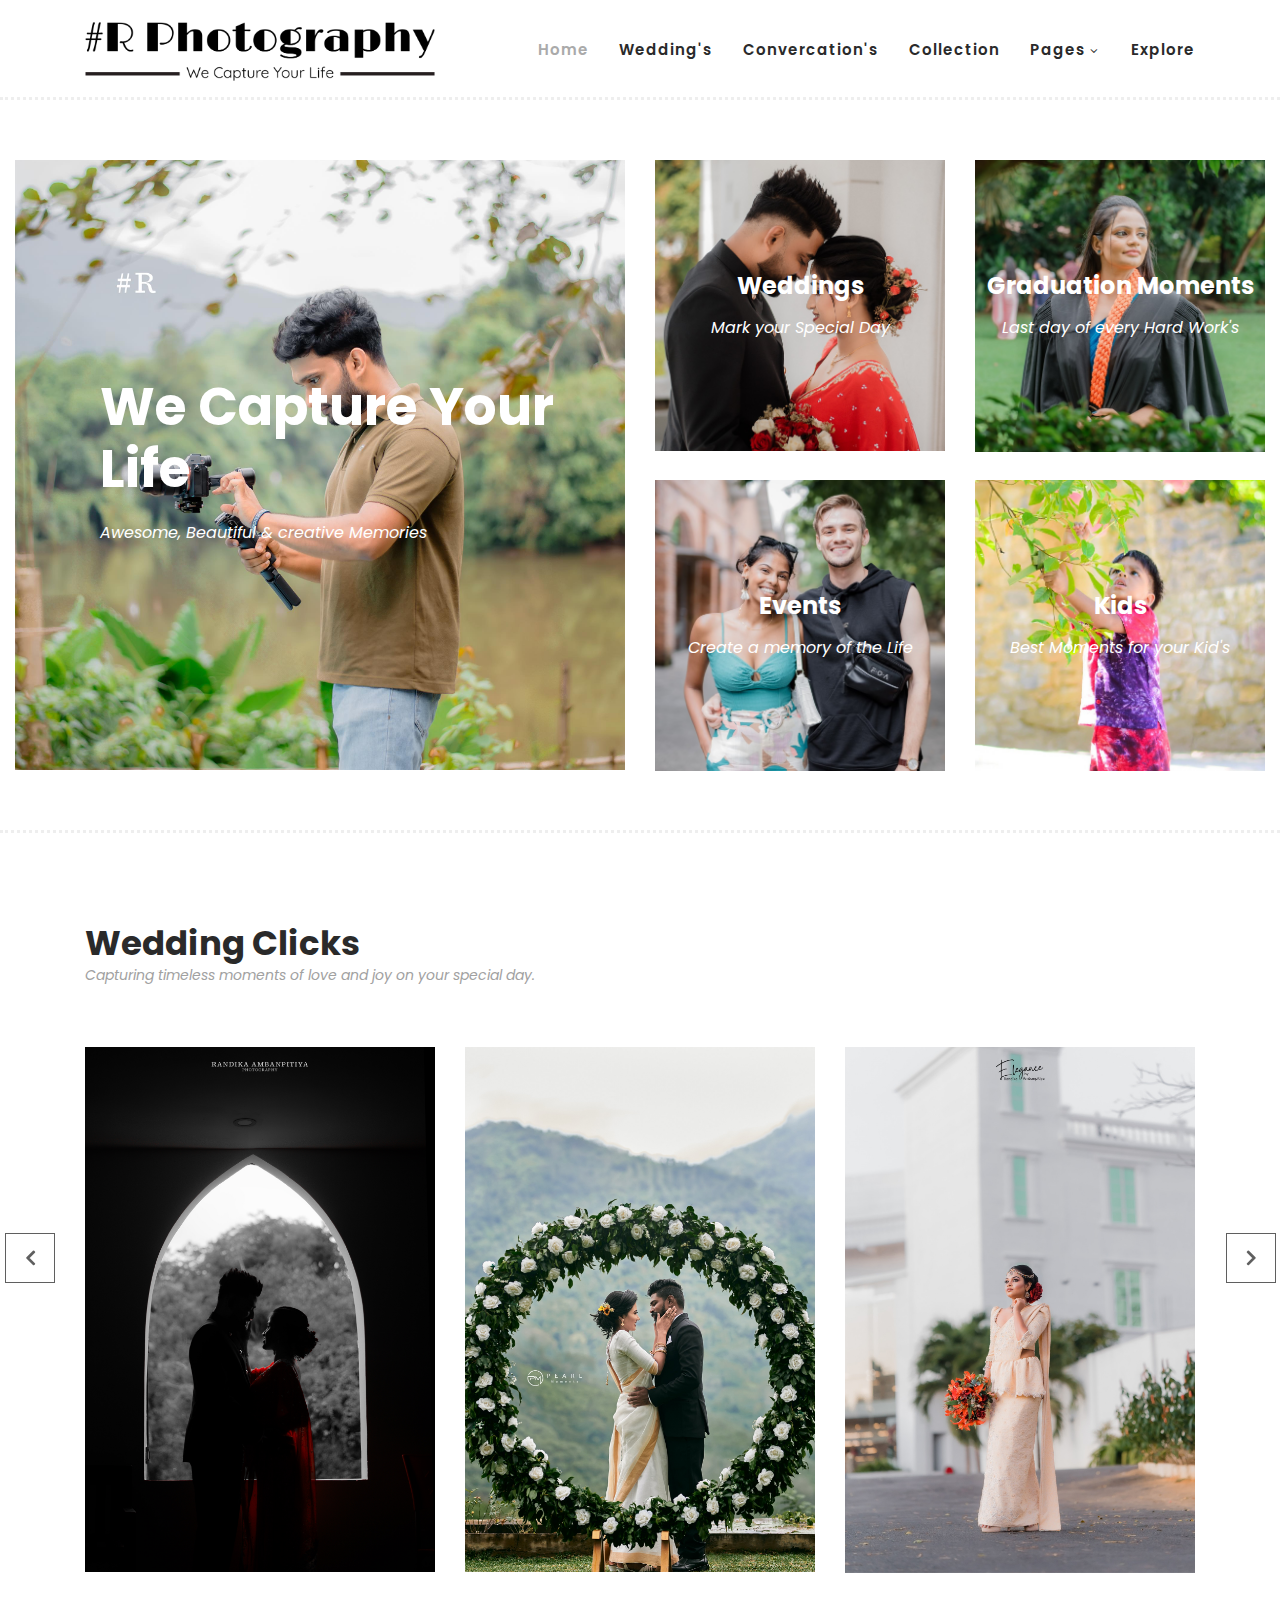
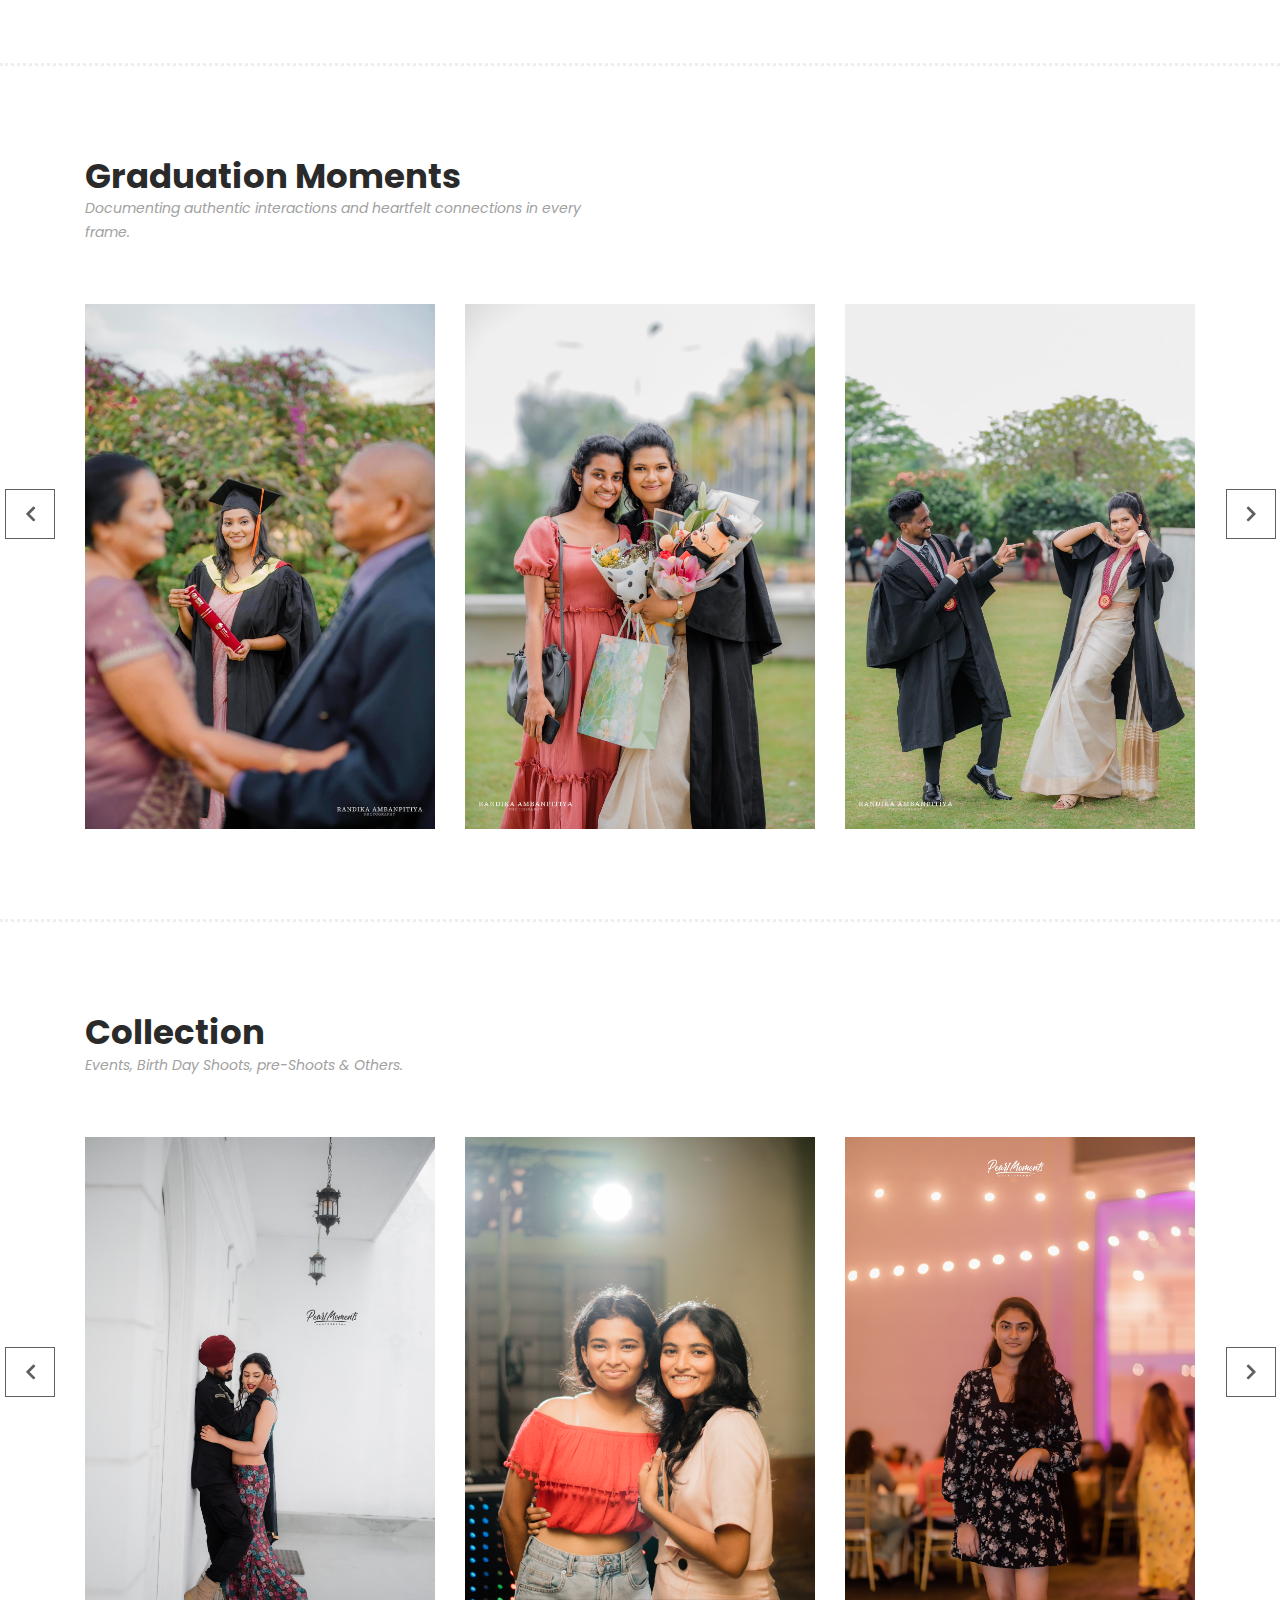
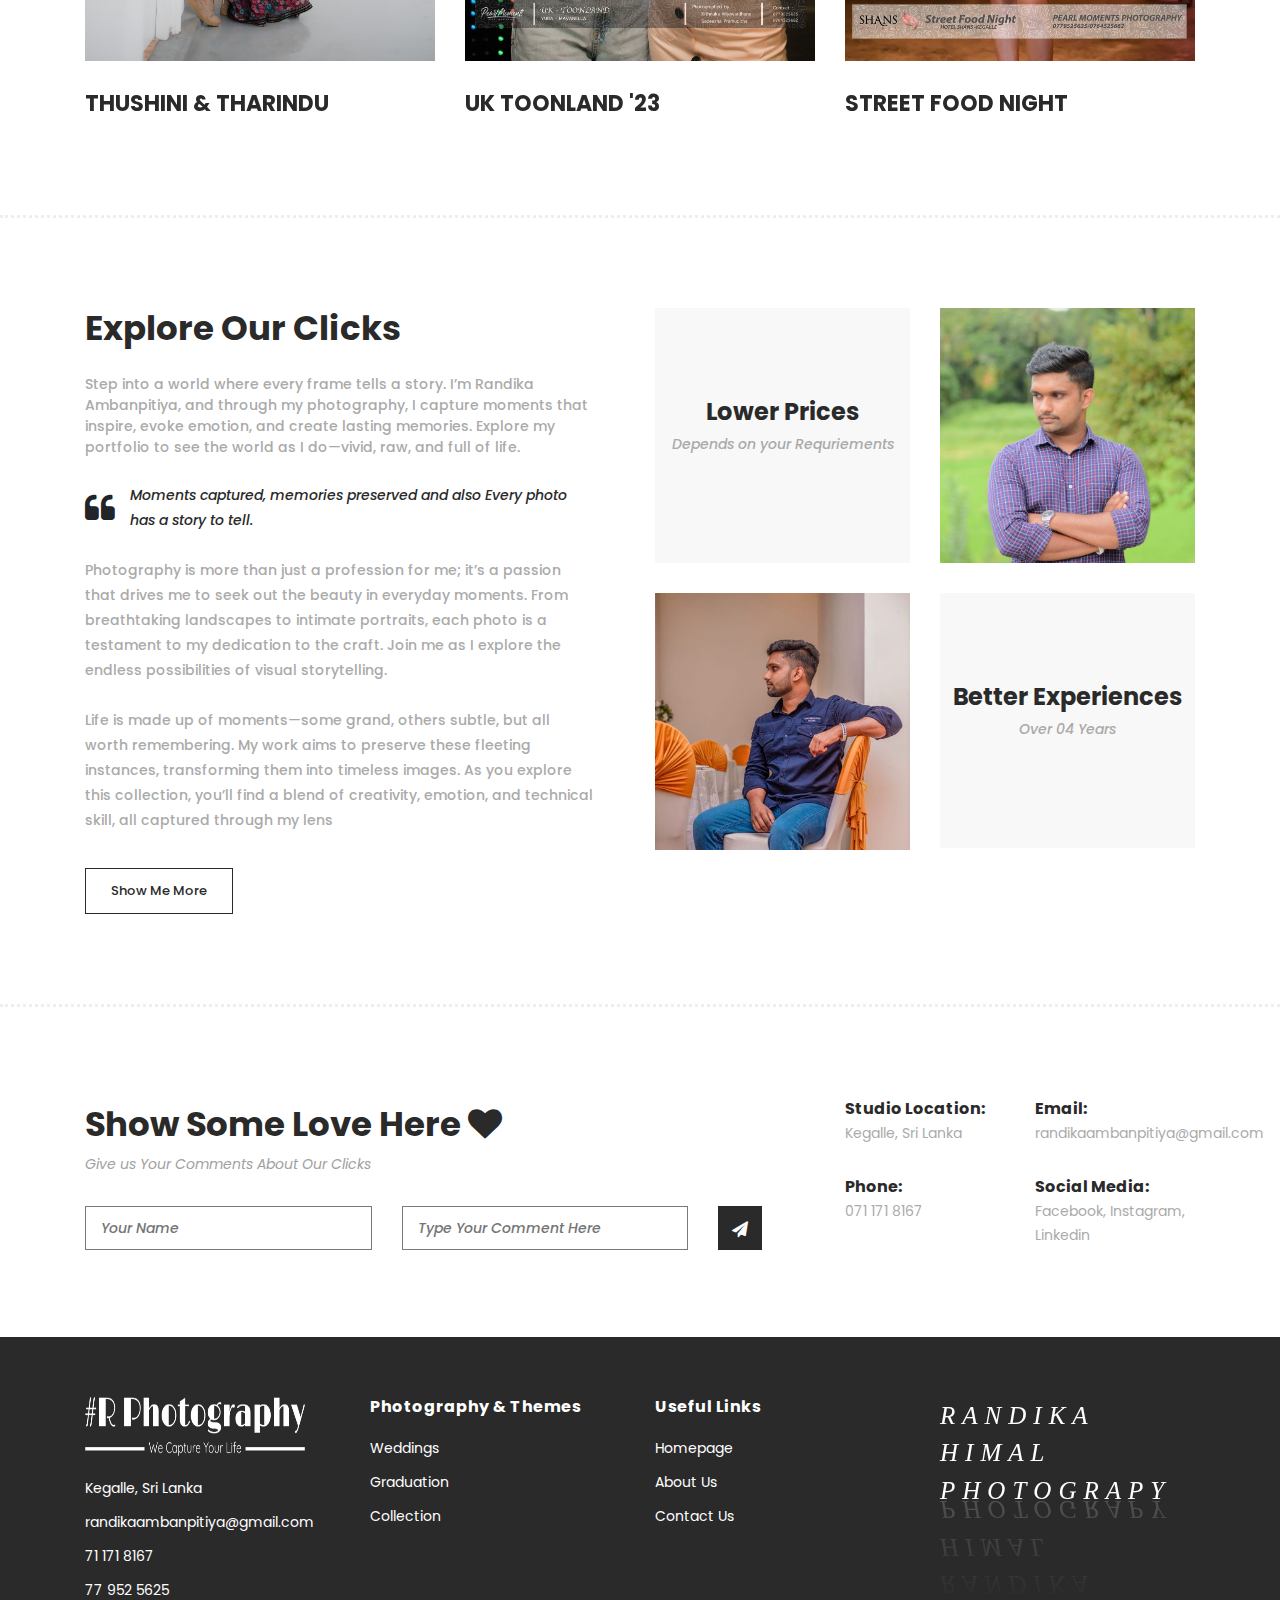
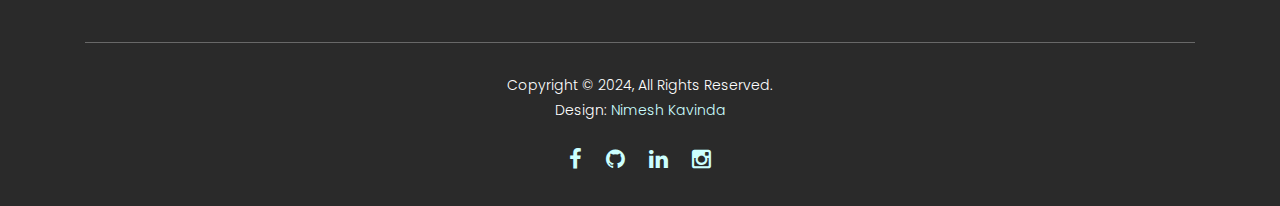
==== R-Photography-Web-for-Randika/index.html @ 3a793b8f "Chaneged Folder Structure" ====
<!DOCTYPE html>
<html lang="en">

  <head>

    <meta charset="utf-8">
    <meta name="viewport" content="width=device-width, initial-scale=1, shrink-to-fit=no">
    <meta name="description" content="">
    <meta name="author" content="">
    <link href="https://fonts.googleapis.com/css?family=Poppins:100,200,300,400,500,600,700,800,900&display=swap" rel="stylesheet">

    <title>Hexashop Ecommerce HTML CSS Template</title>


    <!-- Additional CSS Files -->
    <link rel="stylesheet" type="text/css" href="assets/css/bootstrap.min.css">

    <link rel="stylesheet" type="text/css" href="assets/css/font-awesome.css">

    <link rel="stylesheet" href="assets/css/templatemo-hexashop.css">

    <link rel="stylesheet" href="assets/css/owl-carousel.css">

    <link rel="stylesheet" href="assets/css/lightbox.css">

    <link rel="stylesheet" href="assets/css/react.css">

<!--

TemplateMo 571 Hexashop

https://templatemo.com/tm-571-hexashop

-->
    </head>
    
    <body>
    
    <!-- ***** Preloader Start ***** -->
    <div id="preloader">
        <div class="jumper">
            <div></div>
            <div></div>
            <div></div>
        </div>
    </div>  
    <!-- ***** Preloader End ***** -->
    
    
    <!-- ***** Header Area Start ***** -->
    <header class="header-area header-sticky">
        <div class="container">
            <div class="row">
                <div class="col-12">
                    <nav class="main-nav">
                        <!-- ***** Logo Start ***** -->
                        <a href="index.html" class="logo">
                            <img src="assets/images/logo.png" width="350px" height="59px">
                        </a>
                        <!-- ***** Logo End ***** -->
                        <!-- ***** Menu Start ***** -->
                        <ul class="nav">
                            <li class="scroll-to-section"><a href="#top" class="active">Home</a></li>
                            <li class="scroll-to-section"><a href="#men">Wedding's</a></li>
                            <li class="scroll-to-section"><a href="#women">Convercation's</a></li>
                            <li class="scroll-to-section"><a href="#kids">Collection</a></li>
                            <li class="submenu">
                                <a href="javascript:;">Pages</a>
                                <ul>
                                    <li><a href="about.html">About Us</a></li>
                                    
                                    
                                    <li><a href="contact.html">Contact Us</a></li>
                                </ul>
                            </li>
            
                            <li class="scroll-to-section"><a href="#explore">Explore</a></li>
                        </ul>        
                        <a class='menu-trigger'>
                            <span>Menu</span>
                        </a>
                        <!-- ***** Menu End ***** -->
                    </nav>
                </div>
            </div>
        </div>
    </header>
    <!-- ***** Header Area End ***** -->

    <!-- ***** Main Banner Area Start ***** -->
    <div class="main-banner" id="top">
        <div class="container-fluid">
            <div class="row">
                <div class="col-lg-6">
                    <div class="left-content">
                        <div class="thumb">
                            <div class="inner-content">
                                <h4>We Capture Your Life</h4>
                                <span>Awesome, Beautiful &amp; creative Memories</span>
                
                            </div>
                            <img src="assets/images/left-banner-image.jpg" alt="">
                        </div>
                    </div>
                </div>
                <div class="col-lg-6">
                    <div class="right-content">
                        <div class="row">
                            <div class="col-lg-6">
                                <div class="right-first-image">
                                    <div class="thumb">
                                        <div class="inner-content">
                                            <h4>Weddings</h4>
                                            <span>Mark your Special Day</span>
                                        </div>
                                        <div class="hover-content">
                                            <div class="inner">
                                                <h4>Weddings</h4>
                                                <p>Capturing timeless moments of love and joy on your special day.</p>
                                                <div class="main-border-button">
                                                    <a href="#men">Discover More</a>
                                                </div>
                                            </div>
                                        </div>
                                        <img src="assets/images/baner-right-image-01.jpg">
                                    </div>
                                </div>
                            </div>
                            <div class="col-lg-6">
                                <div class="right-first-image">
                                    <div class="thumb">
                                        <div class="inner-content">
                                            <h4>Graduation Moments</h4>
                                            <span>Last day of every Hard Work's</span>
                                        </div>
                                        <div class="hover-content">
                                            <div class="inner">
                                                <h4>Graduation Moments</h4>
                                                <p>Documenting authentic interactions and heartfelt connections in every frame.</p>
                                                <div class="main-border-button">
                                                    <a href="#women">Discover More</a>
                                                </div>
                                            </div>
                                        </div>
                                        <img src="assets/images/baner-right-image-02.jpg">
                                    </div>
                                </div>
                            </div>
                            <div class="col-lg-6">
                                <div class="right-first-image">
                                    <div class="thumb">
                                        <div class="inner-content">
                                            <h4>Events</h4>
                                            <span>Create a memory of the Life</span>
                                        </div>
                                        <div class="hover-content">
                                            <div class="inner">
                                                <h4>Events</h4>
                                                <p>Preserving the energy and essence of every event through captivating photography.</p>
                                               
                                            </div>
                                        </div>
                                        <img src="assets/images/baner-right-image-03.jpg">
                                    </div>
                                </div>
                            </div>
                            <div class="col-lg-6">
                                <div class="right-first-image">
                                    <div class="thumb">
                                        <div class="inner-content">
                                            <h4>Kids</h4>
                                            <span>Best Moments for your Kid's</span>
                                        </div>
                                        <div class="hover-content">
                                            <div class="inner">
                                                <h4>Kids</h4>
                                                <p>Capturing the joy and innocence of childhood in every shot.</p>
                                              
                                            </div>
                                        </div>
                                        <img src="assets/images/baner-right-image-04.jpg">
                                    </div>
                                </div>
                            </div>
                        </div>
                    </div>
                </div>
            </div>
        </div>
    </div>
    <!-- ***** Main Banner Area End ***** -->

    <!-- ***** Wedding Area Starts ***** -->
    <section class="section" id="men">
        <div class="container">
            <div class="row">
                <div class="col-lg-6">
                    <div class="section-heading">
                        <h2>Wedding Clicks</h2>
                        <span>Capturing timeless moments of love and joy on your special day.</span>
                    </div>
                </div>
            </div>
        </div>
        <div class="container">
            <div class="row">
                <div class="col-lg-12">
                    <div class="men-item-carousel">
                        <div class="owl-men-item owl-carousel">
                            <div class="item">
                                <div class="thumb">
                                    <div class="hover-content">
                                        <ul>
                                            

                                            <li><a href="#"><i class="fa fa-heart heart-icon"></i></a></li>

                                         
                                       </ul>
                                    </div>
                                    <img src="assets/images/wed-01.jpg" alt="">
                                </div>
                               
                            </div>
                            <div class="item">
                                <div class="thumb">
                                    <div class="hover-content">
                                        <ul>
                                            
                                            <li><a href="#"><i class="fa fa-heart heart-icon"></i></a></li>
                                            
                                        </ul>
                                    </div>
                                    <img src="assets/images/wed-02.jpg" alt="">
                                </div>
                             
                            </div>
                            <div class="item">
                                <div class="thumb">
                                    <div class="hover-content">
                                        <ul>
                                           <li><a href="#"><i class="fa fa-heart heart-icon"></i></a></li>
                                        </ul>
                                    </div>
                                    <img src="assets/images/wed-03.jpg" alt="">
                                </div>
                              
                            </div>
                            <div class="item">
                                <div class="thumb">
                                    <div class="hover-content">
                                        <ul>
                                           <li><a href="#"><i class="fa fa-heart heart-icon"></i></a></li>
                                        </ul>
                                    </div>
                                    <img src="assets/images/wed-04.jpg" alt="">
                                </div>
                              
                            </div>
                        </div>
                    </div>
                </div>
            </div>
        </div>
    </section>
    <!-- ***** Wedding Area Ends ***** -->

    <!-- ***** Graduation Area Starts ***** -->
    <section class="section" id="women">
        <div class="container">
            <div class="row">
                <div class="col-lg-6">
                    <div class="section-heading">
                        <h2>Graduation Moments</h2>
                        <span>Documenting authentic interactions and heartfelt connections in every frame.</span>
                    </div>
                </div>
            </div>
        </div>
        <div class="container">
            <div class="row">
                <div class="col-lg-12">
                    <div class="women-item-carousel">
                        <div class="owl-women-item owl-carousel">
                            <div class="item">
                                <div class="thumb">
                                    <div class="hover-content">
                                        <ul>
                                           <li><a href="#"><i class="fa fa-heart heart-icon"></i></a></li>
                                        </ul>
                                    </div>
                                    <img src="assets/images/gra-01.jpg" alt="">
                                </div>
                              
                            </div>
                            <div class="item">
                                <div class="thumb">
                                    <div class="hover-content">
                                        <ul>
                                           <li><a href="#"><i class="fa fa-heart heart-icon"></i></a></li>
                                        </ul>
                                    </div>
                                    <img src="assets/images/gra-02.jpg" alt="">
                                </div>
                               
                            </div>
                            <div class="item">
                                <div class="thumb">
                                    <div class="hover-content">
                                        <ul>
                                           <li><a href="#"><i class="fa fa-heart heart-icon"></i></a></li>
                                        </ul>
                                    </div>
                                    <img src="assets/images/gra-03.jpg" alt="">
                                </div>
                                
                            </div>
                            <div class="item">
                                <div class="thumb">
                                    <div class="hover-content">
                                        <ul>
                                           <li><a href="#"><i class="fa fa-heart heart-icon"></i></a></li>
                                        </ul>
                                    </div>
                                    <img src="assets/images/gra-04.jpg" alt="">
                                </div>
                               
                            </div>
                        </div>
                    </div>
                </div>
            </div>
        </div>
    </section>
    <!-- ***** Graduation Area Ends ***** -->

    <!-- ***** Other Area Starts ***** -->
    <section class="section" id="kids">
        <div class="container">
            <div class="row">
                <div class="col-lg-6">
                    <div class="section-heading">
                        <h2>Collection</h2>
                        <span>Events, Birth Day Shoots, pre-Shoots & Others.</span>
                    </div>
                </div>
            </div>
        </div>
        <div class="container">
            <div class="row">
                <div class="col-lg-12">
                    <div class="kid-item-carousel">
                        <div class="owl-kid-item owl-carousel">
                            <div class="item">
                                <div class="thumb">
                                    <div class="hover-content">
                                        <ul>
                                           <li><a href="#"><i class="fa fa-heart heart-icon"></i></a></li>
                                        </ul>
                                    </div>
                                    <img src="assets/images/other-01.jpg" alt="">
                                </div>
                                <div class="down-content">
                                    <a href="https://www.facebook.com/media/set/?set=a.286059514176027&type=3"><h4>THUSHINI & THARINDU</h4> </a>
                                    
                                </div>
                            </div>
                            <div class="item">
                                <div class="thumb">
                                    <div class="hover-content">
                                        <ul>
                                           <li><a href="#"><i class="fa fa-heart heart-icon"></i></a></li>
                                        </ul>
                                    </div>
                                    <img src="assets/images/other-02.jpg" alt="">
                                </div>
                                <div class="down-content">
                                   <a href="https://www.facebook.com/media/set/?set=a.351744750940836&type=3"> <h4>UK TOONLAND '23</h4> </a>
                                    
                                </div>
                            </div>
                            <div class="item">
                                <div class="thumb">
                                    <div class="hover-content">
                                        <ul>
                                           <li><a href="#"><i class="fa fa-heart heart-icon"></i></a></li>
                                        </ul>
                                    </div>
                                    <img src="assets/images/other-03.jpg" alt="">
                                </div>
                                <div class="down-content">
                                  <a href="https://www.facebook.com/media/set/?set=a.218749430833670&type=3">  <h4>STREET FOOD NIGHT</h4> </a>
                                    
                                </div>
                            </div>
                            <div class="item">
                                <div class="thumb">
                                    <div class="hover-content">
                                        <ul>
                                           <li><a href="#"><i class="fa fa-heart heart-icon"></i></a></li>
                                        </ul>
                                    </div>
                                    <img src="assets/images/other-04.jpg" alt="">
                                </div>
                                <div class="down-content">
                                   <a href="https://www.facebook.com/media/set/?vanity=100087646016385&set=a.343492831915581&__cft__[0]=AZVnrwXxLz1yDUKsBPQ2IJwQQjz-PpI8bWdxpPUdzdalGQqoqnyrV2OBsx_mF3hoYtF2K1iRau4ldviGyjiMKfRNOA042XCMt-urAJR1yBQSU1WU547GyiUTZxDgq44DipLiZFjDA7uttLYy-U1gFKzm7_nr1Q-yAHjBgbckJ4JwqLj953S4C0LPzkv2L2XBUiY"><h4>Happy 21st Dahami!!</h4></a> 
                                    
                                </div>
                            </div>
                        </div>
                    </div>
                </div>
            </div>
        </div>
    </section>
    <!-- ***** Other Area Ends ***** -->

    <!-- ***** Explore Area Starts ***** -->
    <section class="section" id="explore">
        <div class="container">
            <div class="row">
                <div class="col-lg-6">
                    <div class="left-content">
                        <h2>Explore Our Clicks</h2>
                        <span>Step into a world where every frame tells a story. I’m Randika Ambanpitiya, and through my photography, I capture moments that inspire, evoke emotion, and create lasting memories. Explore my portfolio to see the world as I do—vivid, raw, and full of life.

                        </span>
                        <div class="quote">
                            <i class="fa fa-quote-left"></i><p>Moments captured, memories preserved and also Every photo has a story to tell. </p>
                        </div>
                        <p>Photography is more than just a profession for me; it’s a passion that drives me to seek out the beauty in everyday moments. From breathtaking landscapes to intimate portraits, each photo is a testament to my dedication to the craft. Join me as I explore the endless possibilities of visual storytelling.</p>
                        <p>Life is made up of moments—some grand, others subtle, but all worth remembering. My work aims to preserve these fleeting instances, transforming them into timeless images. As you explore this collection, you’ll find a blend of creativity, emotion, and technical skill, all captured through my lens</p>
                        <div class="main-border-button">
                            <a href="about.html">Show Me More</a>
                        </div>
                    </div>
                </div>
                <div class="col-lg-6">
                    <div class="right-content">
                        <div class="row">
                            <div class="col-lg-6">
                                <div class="leather">
                                    <h4>Lower Prices</h4>
                                    <span>Depends on your Requriements</span>
                                </div>
                            </div>
                            <div class="col-lg-6">
                                <div class="first-image">
                                    <img src="assets/images/explore-image-01.jpg" alt="">
                                </div>
                            </div>
                            <div class="col-lg-6">
                                <div class="second-image">
                                    <img src="assets/images/explore-image-02.jpg" alt="">
                                </div>
                            </div>
                            <div class="col-lg-6">
                                <div class="types">
                                    <h4>Better Experiences</h4>
                                    <span>Over 04 Years</span>
                                </div>
                            </div>
                        </div>
                    </div>
                </div>
            </div>
        </div>
    </section>
    <!-- ***** Explore Area Ends ***** -->


    <!-- ***** Comment Area Starts ***** -->
    <div class="subscribe">
        <div class="container">
            <div class="row">
                <div class="col-lg-8">
                    <div class="section-heading">
                        <h2>Show Some Love Here <i class="fa fa-heart heart-icon"></i></h2>
                        <span>Give us Your Comments About Our Clicks</span>
                    </div>
                    <form id="subscribe" action="" method="get">
                        <div class="row">
                          <div class="col-lg-5">
                            <fieldset>
                              <input name="name" type="text" id="name" placeholder="Your Name" required="">
                            </fieldset>
                          </div>
                          <div class="col-lg-5">
                            <fieldset>
                              <input name="Comment" type="text" id="Comment" placeholder="Type Your Comment Here" required="">
                            </fieldset>
                          </div>
                          <div class="col-lg-2">
                            <fieldset>
                              <button type="submit" id="form-submit" class="main-dark-button"><i class="fa fa-paper-plane"></i></button>
                            </fieldset>
                          </div>
                        </div>
                    </form>
                </div>
                <div class="col-lg-4">
                    <div class="row">
                        <div class="col-6">
                            <ul>
                                <li>Studio Location:<br><span>Kegalle, Sri Lanka</span></li>
                                <li>Phone:<br><span>071 171 8167</span></li>
                            </ul>
                        </div>
                        <div class="col-6">
                            <ul>
                                <li>Email:<br><span>randikaambanpitiya@gmail.com</span></li>
                                <li>Social Media:<br><span><a href="#">Facebook</a>, <a href="#">Instagram</a>, <a href="#">Linkedin</a></span></li>
                            </ul>
                        </div>
                    </div>
                </div>
            </div>
        </div>
    </div>
    <!-- ***** Comment Area Ends ***** -->
    
    <!-- ***** Footer Start ***** -->
    <footer>
        <div class="container">
            <div class="row">
                <div class="col-lg-3">
                    <div class="first-item">
                        <div class="logo">
                            <img src="assets/images/white-logo.png" alt="logo" width="220px" height="59px">
                        </div>
                        <ul>
                            <li><a href="#">Kegalle, Sri Lanka</a></li>
                            <li><a href="#">randikaambanpitiya@gmail.com</a></li>
                            <li><a href="#">71 171 8167</a></li>
                            <li><a href="#">77 952 5625</a></li>

                        </ul>
                    </div>
                </div>
                <div class="col-lg-3">
                    <h4>Photography &amp; Themes</h4>
                    <ul>
                        <li><a href="#men">Weddings</a></li>
                        <li><a href="#women">Graduation</a></li>
                        <li><a href="#kids">Collection</a></li>
                    </ul>
                </div>
                <div class="col-lg-3">
                    <h4>Useful Links</h4>
                    <ul>
                        <li><a href="index.html">Homepage</a></li>
                        <li><a href="about.html">About Us</a></li>
        
                        <li><a href="contact.html">Contact Us</a></li>
                    </ul>
                </div>
                  
                <div class="col-lg-3">

                    <div class="waviy">

                        <span style="--i:1">R</span>
                        <span style="--i:2">A</span>
                        <span style="--i:3">N</span>
                        <span style="--i:4">D</span>
                        <span style="--i:5">I</span>
                        <span style="--i:6">K</span>
                        <span style="--i:7">A</span>
                        <br>
                        <span style="--i:8">H</span>
                        <span style="--i:9">I</span>
                        <span style="--i:10">M</span>
                        <span style="--i:11">A</span>
                        <span style="--i:12">L</span>
                        <br>
                        <span style="--i:13">P</span>
                        <span style="--i:14">H</span>
                        <span style="--i:15">O</span>
                        <span style="--i:16">T</span>
                        <span style="--i:17">O</span>
                        <span style="--i:18">G</span>
                        <span style="--i:19">R</span>
                        <span style="--i:20">A</span>
                        <span style="--i:21">P</span>
                        <span style="--i:22">Y</span>

                     
                       </div>
                 
                </div>


                <div class="col-lg-12">
                    <div class="under-footer">
                        <p>Copyright © 2024, All Rights Reserved. 
                        
                        <br>Design: <a href="https://www.facebook.com/profile.php?id=100085265501613" target="_parent" title="free css templates">Nimesh Kavinda</a></p>
                        <ul>
                            <li><a href="https://www.facebook.com/profile.php?id=100085265501613"><i class="fa fa-facebook"></i></a></li>
                            <li><a href="https://github.com/Nimesh-Kavinda"><i class="fa fa-github"></i></a></li>
                            <li><a href="https://www.linkedin.com/in/nimesh-kavinda-b363012b7/"><i class="fa fa-linkedin"></i></a></li>
                            <li><a href="#"><i class="fa fa-instagram"></i></a></li>
                        </ul>
                    </div>
                </div>
            </div>
        </div>
    </footer>
    

    <!-- jQuery -->
    <script src="assets/js/jquery-2.1.0.min.js"></script>

    <!-- Bootstrap -->
    <script src="assets/js/popper.js"></script>
    <script src="assets/js/bootstrap.min.js"></script>

    <!-- Plugins -->
    <script src="assets/js/owl-carousel.js"></script>
    <script src="assets/js/accordions.js"></script>
    <script src="assets/js/datepicker.js"></script>
    <script src="assets/js/scrollreveal.min.js"></script>
    <script src="assets/js/waypoints.min.js"></script>
    <script src="assets/js/jquery.counterup.min.js"></script>
    <script src="assets/js/imgfix.min.js"></script> 
    <script src="assets/js/slick.js"></script> 
    <script src="assets/js/lightbox.js"></script> 
    <script src="assets/js/isotope.js"></script> 
    
    <!-- Global Init -->
    <script src="assets/js/custom.js"></script>
    
    <script src="assets/js/react.js"></script>

    <script>

        $(function() {
            var selectedClass = "";
            $("p").click(function(){
            selectedClass = $(this).attr("data-rel");
            $("#portfolio").fadeTo(50, 0.1);
                $("#portfolio div").not("."+selectedClass).fadeOut();
            setTimeout(function() {
              $("."+selectedClass).fadeIn();
              $("#portfolio").fadeTo(50, 1);
            }, 500);
                
            });
        });

    </script>

  </body>
</html>
---- R-Photography-Web-for-Randika/assets/css/templatemo-hexashop.css ----
/*

TemplateMo 571 Hexashop

https://templatemo.com/tm-571-hexashop

*/

/* ---------------------------------------------
Table of contents
------------------------------------------------
01. font & reset css
02. reset
03. global styles
04. header
05. banner
06. features
07. testimonials
08. contact
09. footer
10. preloader
11. search
12. portfolio

--------------------------------------------- */
/* 
---------------------------------------------
font & reset css
--------------------------------------------- 
*/
@import url("https://fonts.googleapis.com/css?family=Poppins:100,200,300,400,500,600,700,800,900");
/* 
---------------------------------------------
reset
--------------------------------------------- 
*/
html, body, div, span, applet, object, iframe, h1, h2, h3, h4, h5, h6, p, blockquote, div
pre, a, abbr, acronym, address, big, cite, code, del, dfn, em, font, img, ins, kbd, q,
s, samp, small, strike, strong, sub, sup, tt, var, b, u, i, center, dl, dt, dd, ol, ul, li,
figure, header, nav, section, article, aside, footer, figcaption {
  margin: 0;
  padding: 0;
  border: 0;
  outline: 0;
}

.clearfix:after {
  content: ".";
  display: block;
  clear: both;
  visibility: hidden;
  line-height: 0;
  height: 0;
}

.clearfix {
  display: inline-block;
}

html[xmlns] .clearfix {
  display: block;
}

* html .clearfix {
  height: 1%;
}

ul, li {
  padding: 0;
  margin: 0;
  list-style: none;
}

header, nav, section, article, aside, footer, hgroup {
  display: block;
}

* {
  box-sizing: border-box;
}

html, body {
  font-family: 'Poppins', sans-serif;
  font-weight: 400;
  background-color: #fff;
  font-size: 16px;
  -ms-text-size-adjust: 100%;
  -webkit-font-smoothing: antialiased;
  -moz-osx-font-smoothing: grayscale;
}

a {
  text-decoration: none !important;
}

h1, h2, h3, h4, h5, h6 {
  margin-top: 0px;
  margin-bottom: 0px;
}

ul {
  margin-bottom: 0px;
}

p {
  font-size: 14px;
  line-height: 25px;
  color: #2a2a2a;
}

/* 
---------------------------------------------
global styles
--------------------------------------------- 
*/
html,
body {
  background: #fff;
  font-family: 'Poppins', sans-serif;
}

::selection {
  background: #2a2a2a;
  color: #fff;
}

::-moz-selection {
  background: #2a2a2a;
  color: #fff;
}

@media (max-width: 991px) {
  html, body {
    overflow-x: hidden;
  }
  .mobile-top-fix {
    margin-top: 30px;
    margin-bottom: 0px;
  }
  .mobile-bottom-fix {
    margin-bottom: 30px;
  }
  .mobile-bottom-fix-big {
    margin-bottom: 60px;
  }
}

.main-border-button a {
  font-size: 13px;
  color: #fff;
  border: 1px solid #fff;
  padding: 12px 25px;
  display: inline-block;
  font-weight: 500;
  transition: all .3s;
}

.main-border-button a:hover {
  background-color: #fff;
  color: #2a2a2a;
}

.main-white-button a {
  font-size: 13px;
  color: #2a2a2a;
  background-color: #fff;
  padding: 12px 25px;
  display: inline-block;
  border-radius: 3px;
  font-weight: 600;
  transition: all .3s;
}

.main-white-button a:hover {
  opacity: 0.9;
}

.main-text-button a {
  font-size: 13px;
  color: #fff;
  font-weight: 600;
  transition: all .3s;
}

.main-text-button a:hover {
  opacity: 0.9;
}

.section-heading h2 {
  font-size: 34px;
  font-weight: 700;
  color: #2a2a2a;
}

.section-heading span {
  font-size: 14px;
  color: #a1a1a1;
  font-style: italic;
  font-weight: 400;
}



/* 
---------------------------------------------
header
--------------------------------------------- 
*/

.background-header {
  border-bottom: none !important;
  background-color: #fff;
  height: 80px!important;
  position: fixed!important;
  top: 0px;
  left: 0px;
  right: 0px;
  box-shadow: 0px 0px 10px rgba(0,0,0,0.15)!important;
}

.background-header .logo,
.background-header .main-nav .nav li a {
  color: #1e1e1e!important;
}

.background-header .main-nav .nav li:hover a {
  color: #2a2a2a!important;
}

.background-header .nav li a.active {
  color: #2a2a2a!important;
}

.header-area {
  border-bottom: 3px dotted #eee;
  box-shadow: none;
  background-color: #fff;
  position: absolute;
  top: 0px;
  left: 0px;
  right: 0px;
  z-index: 100;
  height: 100px;
  -webkit-transition: all .5s ease 0s;
  -moz-transition: all .5s ease 0s;
  -o-transition: all .5s ease 0s;
  transition: all .5s ease 0s;
}

.header-area .main-nav {
  min-height: 80px;
  background: transparent;
}

.header-area .main-nav .logo {
  line-height: 100px;
  color: #fff;
  font-size: 28px;
  font-weight: 700;
  text-transform: uppercase;
  letter-spacing: 2px;
  float: left;
  -webkit-transition: all 0.3s ease 0s;
  -moz-transition: all 0.3s ease 0s;
  -o-transition: all 0.3s ease 0s;
  transition: all 0.3s ease 0s;
}

.background-header .main-nav .logo {
  line-height: 75px;
}

.background-header .nav {
  margin-top: 20px !important;
}

.header-area .main-nav .nav {
  float: right;
  margin-top: 30px;
  margin-right: 0px;
  background-color: transparent;
  -webkit-transition: all 0.3s ease 0s;
  -moz-transition: all 0.3s ease 0s;
  -o-transition: all 0.3s ease 0s;
  transition: all 0.3s ease 0s;
  position: relative;
  z-index: 999;
}

.header-area .main-nav .nav li {
  padding-left: 15px;
  padding-right: 15px;
}

.header-area .main-nav .nav li:last-child {
  padding-right: 0px;
}

.header-area .main-nav .nav li a {
  display: block;
  font-weight: 600;
  font-size: 15px;
  color: #2a2a2a;
  text-transform: capitalize;
  -webkit-transition: all 0.3s ease 0s;
  -moz-transition: all 0.3s ease 0s;
  -o-transition: all 0.3s ease 0s;
  transition: all 0.3s ease 0s;
  height: 40px;
  line-height: 40px;
  border: transparent;
  letter-spacing: 1px;
}

.header-area .main-nav .nav li a {
  color: #2a2a2a;
}

.header-area .main-nav .nav li:hover a,
.header-area .main-nav .nav li a.active {
  color: #aaa!important;
}

.background-header .main-nav .nav li:hover a,
.background-header .main-nav .nav li a.active {
  color: #aaa!important;
  opacity: 1;
}

.header-area .main-nav .nav li.submenu {
  position: relative;
  padding-right: 30px;
}

.header-area .main-nav .nav li.submenu:after {
  font-family: FontAwesome;
  content: "\f107";
  font-size: 12px;
  color: #2a2a2a;
  position: absolute;
  right: 18px;
  top: 12px;
}

.background-header .main-nav .nav li.submenu:after {
  color: #2a2a2a;
}

.header-area .main-nav .nav li.submenu ul {
  position: absolute;
  width: 200px;
  box-shadow: 0 2px 28px 0 rgba(0, 0, 0, 0.06);
  overflow: hidden;
  top: 50px;
  opacity: 0;
  transform: translateY(+2em);
  visibility: hidden;
  z-index: -1;
  transition: all 0.3s ease-in-out 0s, visibility 0s linear 0.3s, z-index 0s linear 0.01s;
}

.header-area .main-nav .nav li.submenu ul li {
  margin-left: 0px;
  padding-left: 0px;
  padding-right: 0px;
}

.header-area .main-nav .nav li.submenu ul li a {
  opacity: 1;
  display: block;
  background: #f7f7f7;
  color: #2a2a2a!important;
  padding-left: 20px;
  height: 40px;
  line-height: 40px;
  -webkit-transition: all 0.3s ease 0s;
  -moz-transition: all 0.3s ease 0s;
  -o-transition: all 0.3s ease 0s;
  transition: all 0.3s ease 0s;
  position: relative;
  font-size: 13px;
  font-weight: 400;
  border-bottom: 1px solid #eee;
}

.header-area .main-nav .nav li.submenu ul li a:hover {
  background: #fff;
  color: #aaa!important;
  padding-left: 25px;
}

.header-area .main-nav .nav li.submenu ul li a:hover:before {
  width: 3px;
}

.header-area .main-nav .nav li.submenu:hover ul {
  visibility: visible;
  opacity: 1;
  z-index: 1;
  transform: translateY(0%);
  transition-delay: 0s, 0s, 0.3s;
}

.header-area .main-nav .menu-trigger {
  cursor: pointer;
  display: block;
  position: absolute;
  top: 33px;
  width: 32px;
  height: 40px;
  text-indent: -9999em;
  z-index: 99;
  right: 40px;
  display: none;
}

.background-header .main-nav .menu-trigger {
  top: 23px;
}

.header-area .main-nav .menu-trigger span,
.header-area .main-nav .menu-trigger span:before,
.header-area .main-nav .menu-trigger span:after {
  -moz-transition: all 0.4s;
  -o-transition: all 0.4s;
  -webkit-transition: all 0.4s;
  transition: all 0.4s;
  background-color: #1e1e1e;
  display: block;
  position: absolute;
  width: 30px;
  height: 2px;
  left: 0;
}

.background-header .main-nav .menu-trigger span,
.background-header .main-nav .menu-trigger span:before,
.background-header .main-nav .menu-trigger span:after {
  background-color: #1e1e1e;
}

.header-area .main-nav .menu-trigger span:before,
.header-area .main-nav .menu-trigger span:after {
  -moz-transition: all 0.4s;
  -o-transition: all 0.4s;
  -webkit-transition: all 0.4s;
  transition: all 0.4s;
  background-color: #1e1e1e;
  display: block;
  position: absolute;
  width: 30px;
  height: 2px;
  left: 0;
  width: 75%;
}

.background-header .main-nav .menu-trigger span:before,
.background-header .main-nav .menu-trigger span:after {
  background-color: #1e1e1e;
}

.header-area .main-nav .menu-trigger span:before,
.header-area .main-nav .menu-trigger span:after {
  content: "";
}

.header-area .main-nav .menu-trigger span {
  top: 16px;
}

.header-area .main-nav .menu-trigger span:before {
  -moz-transform-origin: 33% 100%;
  -ms-transform-origin: 33% 100%;
  -webkit-transform-origin: 33% 100%;
  transform-origin: 33% 100%;
  top: -10px;
  z-index: 10;
}

.header-area .main-nav .menu-trigger span:after {
  -moz-transform-origin: 33% 0;
  -ms-transform-origin: 33% 0;
  -webkit-transform-origin: 33% 0;
  transform-origin: 33% 0;
  top: 10px;
}

.header-area .main-nav .menu-trigger.active span,
.header-area .main-nav .menu-trigger.active span:before,
.header-area .main-nav .menu-trigger.active span:after {
  background-color: transparent;
  width: 100%;
}

.header-area .main-nav .menu-trigger.active span:before {
  -moz-transform: translateY(6px) translateX(1px) rotate(45deg);
  -ms-transform: translateY(6px) translateX(1px) rotate(45deg);
  -webkit-transform: translateY(6px) translateX(1px) rotate(45deg);
  transform: translateY(6px) translateX(1px) rotate(45deg);
  background-color: #1e1e1e;
}

.background-header .main-nav .menu-trigger.active span:before {
  background-color: #1e1e1e;
}

.header-area .main-nav .menu-trigger.active span:after {
  -moz-transform: translateY(-6px) translateX(1px) rotate(-45deg);
  -ms-transform: translateY(-6px) translateX(1px) rotate(-45deg);
  -webkit-transform: translateY(-6px) translateX(1px) rotate(-45deg);
  transform: translateY(-6px) translateX(1px) rotate(-45deg);
  background-color: #1e1e1e;
}

.background-header .main-nav .menu-trigger.active span:after {
  background-color: #1e1e1e;
}

.header-area.header-sticky {
  min-height: 80px;
}

.header-area .nav {
  margin-top: 30px;
}

.header-area.header-sticky .nav li a.active {
  color: #aaa;
}

@media (max-width: 1200px) {
  .header-area .main-nav .nav li {
    padding-left: 12px;
    padding-right: 12px;
  }
  .header-area .main-nav:before {
    display: none;
  }
}

@media (max-width: 767px) {
  .header-area .main-nav .logo {
    color: #1e1e1e;
  }
  .header-area.header-sticky .nav li a:hover,
  .header-area.header-sticky .nav li a.active {
    color: #aaa!important;
    opacity: 1;
  }
  .header-area.header-sticky .nav li.search-icon a {
    width: 100%;
  }
  .header-area {
    background-color: #f7f7f7;
    padding: 0px 15px;
    height: 100px;
    box-shadow: none;
    text-align: center;
  }
  .header-area .container {
    padding: 0px;
  }
  .header-area .logo {
    margin-left: 30px;
  }
  .header-area .menu-trigger {
    display: block !important;
  }
  .header-area .main-nav {
    overflow: hidden;
  }
  .header-area .main-nav .nav {
    float: none;
    width: 100%;
    display: none;
    -webkit-transition: all 0s ease 0s;
    -moz-transition: all 0s ease 0s;
    -o-transition: all 0s ease 0s;
    transition: all 0s ease 0s;
    margin-left: 0px;
  }
  .header-area .main-nav .nav li:first-child {
    border-top: 1px solid #eee;
  }
  .header-area.header-sticky .nav {
    margin-top: 100px !important;
  }
  .header-area .main-nav .nav li {
    width: 100%;
    background: #fff;
    border-bottom: 1px solid #eee;
    padding-left: 0px !important;
    padding-right: 0px !important;
  }
  .header-area .main-nav .nav li a {
    height: 50px !important;
    line-height: 50px !important;
    padding: 0px !important;
    border: none !important;
    background: #f7f7f7 !important;
    color: #191a20 !important;
  }
  .header-area .main-nav .nav li a:hover {
    background: #eee !important;
    color: #aaa!important;
  }
  .header-area .main-nav .nav li.submenu ul {
    position: relative;
    visibility: inherit;
    opacity: 1;
    z-index: 1;
    transform: translateY(0%);
    transition-delay: 0s, 0s, 0.3s;
    top: 0px;
    width: 100%;
    box-shadow: none;
    height: 0px;
  }
  .header-area .main-nav .nav li.submenu ul li a {
    font-size: 12px;
    font-weight: 400;
  }
  .header-area .main-nav .nav li.submenu ul li a:hover:before {
    width: 0px;
  }
  .header-area .main-nav .nav li.submenu ul.active {
    height: auto !important;
  }
  .header-area .main-nav .nav li.submenu:after {
    color: #3B566E;
    right: 25px;
    font-size: 14px;
    top: 15px;
  }
  .header-area .main-nav .nav li.submenu:hover ul, .header-area .main-nav .nav li.submenu:focus ul {
    height: 0px;
  }
}

@media (min-width: 767px) {
  .header-area .main-nav .nav {
    display: flex !important;
  }
}


/* 
---------------------------------------------
banner
--------------------------------------------- 
*/

.main-banner {
  border-bottom: 3px dotted #eee;
  padding-top: 160px;
  padding-bottom: 30px;
}

.main-banner .left-content .thumb img {
  width: 100%;
  overflow: hidden;
}

.main-banner .left-content .inner-content {
  position: absolute;
  left: 100px;
  top: 50%;
  transform: translateY(-50%);
}

.main-banner .left-content .inner-content h4 {
  color: #fff;
  margin-top: -10px;
  font-size: 52px;
  font-weight: 700;
  margin-bottom: 20px;
}

.main-banner .left-content .inner-content span {
  font-size: 16px;
  color: #fff;
  font-weight: 400;
  font-style: italic;
  display: block;
  margin-bottom: 30px;
}

.main-banner .right-content .right-first-image {
  margin-bottom: 28.5px;
}

.main-banner .right-content .right-first-image .thumb {
  position: relative;
  text-align: center;
}

.main-banner .right-content .right-first-image .thumb img {
  width: 100%;
  overflow: hidden;
}

.main-banner .right-content .right-first-image .thumb .inner-content {
  position: absolute;
  top: 50%;
  transform: translateY(-50%);
  width: 100%;
  text-align: center;
}

.main-banner .right-content .right-first-image .thumb .inner-content h4 {
  color: #fff;
  font-size: 24px;
  font-weight: 700;
  margin-bottom: 15px;
}

.main-banner .right-content .right-first-image .thumb .inner-content span {
  font-size: 16px;
  color: #fff;
  font-style: italic;
}

.main-banner .right-content .right-first-image .thumb .hover-content {
  position: absolute;
  top: 15px;
  right: 15px;
  left: 15px;
  bottom: 15px;
  text-align: center;
  background-color: rgba(42,42,42,.97);
  opacity: 0;
  visibility: hidden;
  transition: all 0.5s;
}

.main-banner .right-content .right-first-image .thumb:hover .hover-content {
  opacity: 1;
  visibility: visible;
}

.main-banner .right-content .right-first-image .thumb .hover-content .inner {
  position: absolute;
  top: 50%;
  left: 50%;
  transform: translate(-50%, -50%);
  width: 100%;
}

.main-banner .right-content .right-first-image .thumb .hover-content h4 {
  color: #fff;
  font-size: 24px;
  font-weight: 700;
  margin-bottom: 15px;
}

.main-banner .right-content .right-first-image .thumb .hover-content p {
  color: #fff;
  padding: 0px 20px;
  margin-bottom: 20px;
}



/*
---------------------------------------------
Men
---------------------------------------------
*/

#men {
  padding-top: 90px;
  padding-bottom: 90px;
  border-bottom: 3px dotted #eee;
}

#men .section-heading {
  margin-bottom: 60px;
}

#men .item .down-content {
  padding-top: 30px;
  position: relative;
  z-index: 3;
  background-color: #fff;
}

#men .item .down-content h4 {
  font-size: 22px;
  color: #2a2a2a;
  font-weight: 700;
  margin-bottom: 8px;
}

#men .item .down-content span {
  font-size: 18px;
  color: #a1a1a1;
  font-weight: 500;
  display: block;
}

#men .item .down-content ul.stars {
  position: absolute;
  right: 0;
  top: 30px;
}

#men .item .down-content ul.stars li {
  display: inline;
  font-size: 13px;
}

#men .item .thumb .hover-content {
  position: absolute;
  z-index: 2;
  text-align: center;
  bottom: -60px;
  width: 100%;
  opacity: 0;
  visibility: hidden;
  transition: all .5s;
}

#men .item .thumb:hover .hover-content {
  bottom: 30px;
  opacity: 1;
  visibility: visible;
}

#men .item .thumb {
  position: relative;
}

#men .item .thumb .hover-content ul li {
  display: inline;
  margin: 0px 10px;
}

#men .item .thumb .hover-content ul li a {
  width: 50px;
  height: 50px;
  text-align: center;
  line-height: 50px;
  display: inline-block;
  color: #2a2a2a;
  background-color: #fff;
}


#men .owl-nav {
  text-align: center;
  position: absolute;
  width: 100%;
  top: 40%;
  transform: translateY(-25px);
}

#men .owl-dots {
  display: none;
}
    
#men .owl-nav .owl-prev{
  position: absolute;
  left: -80px;
  outline: none;
}

#men .owl-nav .owl-prev span,
#men .owl-nav .owl-next span {
  opacity: 0;
}

#men .owl-nav .owl-prev:before {
  display: inline-block;
  font-family: 'FontAwesome';
  color: #2a2a2a;
  font-size: 25px;
  font-weight: 700;
  content: '\f104';
  width: 50px;
  height: 50px;
  background-color: transparent;
  line-height: 48px;
  border :1px solid #2a2a2a;
}

#men .owl-nav .owl-prev {
  opacity: 0.75;
  transition: all .5s;
}

#men .owl-nav .owl-prev:hover {
  opacity: 1;
}

#men .owl-nav .owl-next {
  opacity: 0.75;
  transition: all .5s;
}

#men .owl-nav .owl-next:hover {
  opacity: 1;
}

#men .owl-nav .owl-next{
  outline: none;
  position: absolute;
  right: -85px;
}

#men .owl-nav .owl-next:before {
  display: inline-block;
  font-family: 'FontAwesome';
  color: #2a2a2a;
  font-size: 25px;
  font-weight: 700;
  content: '\f105';
  width: 50px;
  height: 50px;
  background-color: transparent;
  line-height: 48px;
  border :1px solid #2a2a2a;
}


/*
---------------------------------------------
Women
---------------------------------------------
*/

#women {
  padding-top: 90px;
  padding-bottom: 90px;
  border-bottom: 3px dotted #eee;
}

#women .section-heading {
  margin-bottom: 60px;
}

#women .item .down-content {
  padding-top: 30px;
  position: relative;
  z-index: 3;
  background-color: #fff;
}

#women .item .down-content h4 {
  font-size: 22px;
  color: #2a2a2a;
  font-weight: 700;
  margin-bottom: 8px;
}

#women .item .down-content span {
  font-size: 18px;
  color: #a1a1a1;
  font-weight: 500;
  display: block;
}

#women .item .down-content ul.stars {
  position: absolute;
  right: 0;
  top: 30px;
}

#women .item .down-content ul.stars li {
  display: inline;
  font-size: 13px;
}

#women .item .thumb .hover-content {
  position: absolute;
  z-index: 2;
  text-align: center;
  bottom: -60px;
  width: 100%;
  opacity: 0;
  visibility: hidden;
  transition: all .5s;
}

#women .item .thumb:hover .hover-content {
  bottom: 30px;
  opacity: 1;
  visibility: visible;
}

#women .item .thumb {
  position: relative;
}

#women .item .thumb .hover-content ul li {
  display: inline;
  margin: 0px 10px;
}

#women .item .thumb .hover-content ul li a {
  width: 50px;
  height: 50px;
  text-align: center;
  line-height: 50px;
  display: inline-block;
  color: #2a2a2a;
  background-color: #fff;
}


#women .owl-nav {
  text-align: center;
  position: absolute;
  width: 100%;
  top: 40%;
  transform: translateY(-25px);
}

#women .owl-dots {
  display: none;
}
    
#women .owl-nav .owl-prev{
  position: absolute;
  left: -80px;
  outline: none;
}

#women .owl-nav .owl-prev span,
#women .owl-nav .owl-next span {
  opacity: 0;
}

#women .owl-nav .owl-prev:before {
  display: inline-block;
  font-family: 'FontAwesome';
  color: #2a2a2a;
  font-size: 25px;
  font-weight: 700;
  content: '\f104';
  width: 50px;
  height: 50px;
  background-color: transparent;
  line-height: 48px;
  border :1px solid #2a2a2a;
}

#women .owl-nav .owl-prev {
  opacity: 0.75;
  transition: all .5s;
}

#women .owl-nav .owl-prev:hover {
  opacity: 1;
}

#women .owl-nav .owl-next {
  opacity: 0.75;
  transition: all .5s;
}

#women .owl-nav .owl-next:hover {
  opacity: 1;
}

#women .owl-nav .owl-next{
  outline: none;
  position: absolute;
  right: -85px;
}

#women .owl-nav .owl-next:before {
  display: inline-block;
  font-family: 'FontAwesome';
  color: #2a2a2a;
  font-size: 25px;
  font-weight: 700;
  content: '\f105';
  width: 50px;
  height: 50px;
  background-color: transparent;
  line-height: 48px;
  border :1px solid #2a2a2a;
}

/*
---------------------------------------------
Kids
---------------------------------------------
*/

#kids {
  padding-top: 90px;
  padding-bottom: 90px;
  border-bottom: 3px dotted #eee;
}

#kids .section-heading {
  margin-bottom: 60px;
}

#kids .item .down-content {
  padding-top: 30px;
  position: relative;
  z-index: 3;
  background-color: #fff;
}

#kids .item .down-content h4 {
  font-size: 22px;
  color: #2a2a2a;
  font-weight: 700;
  margin-bottom: 8px;
}

#kids .item .down-content span {
  font-size: 18px;
  color: #a1a1a1;
  font-weight: 500;
  display: block;
}

#kids .item .down-content ul.stars {
  position: absolute;
  right: 0;
  top: 30px;
}

#kids .item .down-content ul.stars li {
  display: inline;
  font-size: 13px;
}

#kids .item .thumb .hover-content {
  position: absolute;
  z-index: 2;
  text-align: center;
  bottom: -60px;
  width: 100%;
  opacity: 0;
  visibility: hidden;
  transition: all .5s;
}

#kids .item .thumb:hover .hover-content {
  bottom: 30px;
  opacity: 1;
  visibility: visible;
}

#kids .item .thumb {
  position: relative;
}

#kids .item .thumb .hover-content ul li {
  display: inline;
  margin: 0px 10px;
}

#kids .item .thumb .hover-content ul li a {
  width: 50px;
  height: 50px;
  text-align: center;
  line-height: 50px;
  display: inline-block;
  color: #2a2a2a;
  background-color: #fff;
}


#kids .owl-nav {
  text-align: center;
  position: absolute;
  width: 100%;
  top: 40%;
  transform: translateY(-25px);
}

#kids .owl-dots {
  display: none;
}
    
#kids .owl-nav .owl-prev{
  position: absolute;
  left: -80px;
  outline: none;
}

#kids .owl-nav .owl-prev span,
#kids .owl-nav .owl-next span {
  opacity: 0;
}

#kids .owl-nav .owl-prev:before {
  display: inline-block;
  font-family: 'FontAwesome';
  color: #2a2a2a;
  font-size: 25px;
  font-weight: 700;
  content: '\f104';
  width: 50px;
  height: 50px;
  background-color: transparent;
  line-height: 48px;
  border :1px solid #2a2a2a;
}

#kids .owl-nav .owl-prev {
  opacity: 0.75;
  transition: all .5s;
}

#kids .owl-nav .owl-prev:hover {
  opacity: 1;
}

#kids .owl-nav .owl-next {
  opacity: 0.75;
  transition: all .5s;
}

#kids .owl-nav .owl-next:hover {
  opacity: 1;
}

#kids .owl-nav .owl-next{
  outline: none;
  position: absolute;
  right: -85px;
}

#kids .owl-nav .owl-next:before {
  display: inline-block;
  font-family: 'FontAwesome';
  color: #2a2a2a;
  font-size: 25px;
  font-weight: 700;
  content: '\f105';
  width: 50px;
  height: 50px;
  background-color: transparent;
  line-height: 48px;
  border :1px solid #2a2a2a;
}


/*
---------------------------------------------
Explore
---------------------------------------------
*/

#explore {
  padding-top: 90px;
  padding-bottom: 90px;
  border-bottom: 3px dotted #eee;
}

#explore .left-content {
  margin-right: 30px;
}

#explore .left-content h2 {
  font-size: 34px;
  font-weight: 700;
  color: #2a2a2a;
}

#explore .left-content span {
  font-size: 14px;
  color: #aaaaaa;
  font-weight: 500;
  display: block;
  margin-top: 25px;
}

#explore .left-content .quote {
  margin-top: 25px;
}

#explore .left-content .quote i {
  float: left;
  font-size: 32px;
  margin-right: 15px;
  margin-top: 10px;
}

#explore .left-content .quote p {
  font-style: italic;
  color: #2a2a2a;
  font-weight: 500;
}

#explore .left-content p {
  font-size: 14px;
  color: #aaaaaa;
  font-weight: 500;
  display: block;
  margin-top: 25px;
}

#explore .left-content .main-border-button a {
  color: #2a2a2a;
  border-color: #2a2a2a;
  margin-top: 35px;
}

#explore .left-content .main-border-button a:hover {
  background-color: #2a2a2a;
  color: #fff;
}

#explore img {
  width: 100%;
  overflow: hidden;
}

#explore .leather {
  margin-bottom: 30px;
}

#explore .first-image {
  margin-bottom: 30px;
}

#explore .leather,
#explore .types {
  min-height: 255px;
  background-color: #f8f8f8;
  text-align: center;
  width: 100%;
}

#explore .leather h4,
#explore .types h4 {
  font-size: 24px;
  font-weight: 700;
  color: #2a2a2a;
  padding-top: 90px;
  margin-bottom: 5px;
}

#explore .leather span,
#explore .types span {
  font-size: 14px;
  font-style: italic;
  color: #aaa;
  font-weight: 500;
}

/* 
---------------------------------------------
Social
--------------------------------------------- 
*/

#social {
  margin-top: 90px;
  padding-bottom: 90px;
  border-bottom: 3px dotted #eee;
}

#social .col-2 {
  padding-left: 0;
  padding-right: 0;
}

#social .images {
  margin-top: 60px;
  padding-left: 15px;
  padding-right: 15px;
}

#social .thumb {
  position: relative;
}

#social .thumb .icon {
  position: absolute;
  bottom: 0;
  left: 0;
  right: 0;
  top: 0;
  width: 100%;
  background-color: rgba(0,0,0,0.85);
  opacity: 0;
  visibility: hidden;
  transition: all .3s;
}

#social .thumb:hover .icon {
  opacity: 1;
  visibility: visible;
}

#social .thumb .icon h6 {
  color: #fff;
  position: absolute;
  font-size: 14px;
  bottom: 40px;
  font-weight: 400;
  left: 15px;
}

#social .thumb .icon i {
  color: #fff;
  position: absolute;
  bottom: 15px;
  left: 15px;
}

#social .thumb img {
  width: 100%;
  overflow: hidden;
}


/* 
---------------------------------------------
Subscribe
--------------------------------------------- 
*/

.subscribe {
  margin-top: 90px;
}

.subscribe .section-heading {
  margin-bottom: 30px;
}

.subscribe .section-heading h2 {
  line-height: 55px;
}

.subscribe form input {
  width: 100%;
  height: 44px;
  line-height: 44px;
  padding: 0px 15px;
  font-size: 14px;
  font-style: italic;
  font-weight: 500;
  color: #aaa;
  border-radius: 0px;
  border: 1px solid #7a7a7a;
  box-shadow: none;
}

.subscribe form input::focus {
  border-color: #2a2a2a;
  border-radius: 0px;
}

.subscribe form button {
  width: 44px;
  height: 44px;
  display: inline-block;
  text-align: center;
  line-height: 44px;
  background-color: #2a2a2a;
  box-shadow: none;
  border: 1px solid transparent;
  color: #fff;
  transition: all 0.3s;
}

.subscribe form button:hover {
  background-color: #fff;
  border: 1px solid #2a2a2a;
  color: #2a2a2a;
}

.subscribe ul li {
  margin-bottom: 30px;
  display: block;
}

.subscribe ul li {
  font-size: 16px;
  font-weight: 700;
  color: #2a2a2a;
}

.subscribe ul li span,
.subscribe ul li span a {
  font-size: 14px;
  font-weight: 400;
  color: #aaa;
}

.subscribe ul li span a:hover {
  color: #2a2a2a;
}


/* 
---------------------------------------------
footer
--------------------------------------------- 
*/

footer {
  margin-top: 60px;
  padding: 60px 0px 30px 0px;
  background-color: #2a2a2a;
}

footer .logo {
  margin-bottom: 20px;
}

footer ul li {
  display: block;
  margin-bottom: 10px;
}

footer ul li a {
  font-size: 14px;
  color: #fff;
  transition: all .3s;
}

footer ul li a:hover {
  color: #aaa;
}

footer h4 {
  letter-spacing: 0.5px;
  font-size: 16px;
  color: #fff;
  font-weight: 700;
  margin-bottom: 20px;
}

footer .under-footer {
  margin-top: 30px;
  padding-top: 30px;
  text-align: center;
  border-top: 1px solid rgba(250,250,250,0.3);
}

footer .under-footer ul {
  margin-top: 20px;
}

footer .under-footer ul li {
  display: inline-block;
  margin: 0px 10px;
}

footer .under-footer ul li a {
  font-size: 22px;
}

footer .under-footer p {
  color: #fff;
  font-size: 14px;
  font-weight: 300;
}

footer .under-footer a {
  color: #cff;
}

footer .under-footer a:hover {
  color: #c66;
}



.page-heading {
  margin-top: 160px;
  margin-bottom: 30px;
  background-image: url(../images/products-page-heading.jpg);
  background-position: center center;
  background-size: cover;
  background-repeat: no-repeat;
}

.page-heading .inner-content {
  padding: 150px 0px;
  text-align: center;
}

.page-heading .inner-content h2 {
  font-size: 52px;
  color: #fff;
  font-weight: 700;
  margin-bottom: 15px;
}

.page-heading .inner-content span {
  font-size: 16px;
  font-weight: 500;
  color: #fff;
  font-style: italic;
}

#products .section-heading {
  text-align: center;
  margin-bottom: 60px;
  margin-top: 80px;
}

#products .item {
  margin-bottom: 30px;
}

#products .item .thumb img {
  width: 100%;
  overflow: hidden;
}

#products .item .down-content {
  padding-top: 20px;
  position: relative;
  z-index: 3;
  background-color: #fff;
}

#products .item .down-content h4 {
  font-size: 22px;
  color: #2a2a2a;
  font-weight: 700;
  margin-bottom: 8px;
}

#products .item .down-content span {
  font-size: 18px;
  color: #a1a1a1;
  font-weight: 500;
  display: block;
}

#products .item .down-content ul.stars {
  position: absolute;
  right: 0;
  top: 20px;
}

#products .item .down-content ul.stars li {
  display: inline;
  font-size: 13px;
}

#products .item .thumb .hover-content {
  position: absolute;
  z-index: 2;
  text-align: center;
  bottom: -60px;
  width: 100%;
  opacity: 0;
  visibility: hidden;
  transition: all .5s;
}

#products .item .thumb:hover .hover-content {
  bottom: 30px;
  opacity: 1;
  visibility: visible;
}

#products .item .thumb {
  position: relative;
}

#products .item .thumb .hover-content ul li {
  display: inline;
  margin: 0px 10px;
}

#products .item .thumb .hover-content ul li a {
  width: 50px;
  height: 50px;
  text-align: center;
  line-height: 50px;
  display: inline-block;
  color: #2a2a2a;
  background-color: #fff;
}

#products .pagination {
  margin-top: 30px;
  margin-bottom: 40px;
}

#products .pagination ul {
  text-align: center;
  width: 100%;
}

#products .pagination ul li {
  display: inline;
  margin: 0px 5px;
}

#products .pagination ul li a {
  width: 44px;
  height: 44px;
  border: 1px solid #2a2a2a;
  display: inline-block;
  text-align: center;
  line-height: 44px;
  font-size: 14px;
  font-weight: 500;
  color: #2a2a2a;
}

#products .pagination ul li a:hover,
#products .pagination ul li.active a {
  background-color: #2a2a2a;
  color: #fff;
}



/* 
---------------------------------------------
Single Product Page
--------------------------------------------- 
*/

#product {
  margin-top: 80px;
}

#product .left-images img {
  width: 100%;
  overflow: hidden;
  margin-bottom: 30px;
}

#product .right-content {
  position: relative;
  z-index: 3;
  background-color: #fff;
}

#product .right-content h4 {
  font-size: 22px;
  color: #2a2a2a;
  font-weight: 700;
  margin-bottom: 0px;
}

#product .right-content span.price {
  font-size: 18px;
  color: #a1a1a1;
  font-weight: 500;
  display: block;
  margin-top: 5px;
  border-bottom: 1px solid #eee;
  padding-bottom: 20px;
}

#product .right-content ul.stars {
  position: absolute;
  right: 0;
  top: 0;
}

#product .right-content ul.stars li {
  display: inline;
  font-size: 13px;
}

#product .right-content span {
  font-size: 14px;
  color: #aaaaaa;
  font-weight: 500;
  display: block;
  margin-top: 25px;
}

#product .right-content .quote {
  margin-top: 25px;
}

#product .right-content .quote i {
  float: left;
  font-size: 32px;
  margin-right: 15px;
  margin-top: 10px;
}

#product .right-content .quote p {
  font-style: italic;
  color: #2a2a2a;
  font-weight: 500;
}

#product .right-content p {
  font-size: 14px;
  color: #aaaaaa;
  font-weight: 500;
  display: block;
  margin-top: 25px;
}

.quantity-content {
  margin-top: 30px;
  padding-top: 30px;
  border-top: 1px solid #eee;
  border-bottom: 1px solid #eee;
  width: 100%;
  padding-bottom: 30px;
  margin-bottom: 30px;
}

.quantity-content .left-content {
  float: left;
  margin-right: 30px;
}

.quantity-content .right-content {
  text-align: right;
}

.quantity-content .left-content h6 {
  padding-top: 7px;
  font-size: 20px;
  font-weight: 700;
  color: #aaa;
  position: relative;
  z-index: 11;
}

.total h4 {
  float: left;
  font-size: 20px;
  margin-top: 10px;
  color: #aaa!important;
}

.total .main-border-button {
  text-align: right;
}

.total .main-border-button a {
  border-color: #2a2a2a;
  color: #2a2a2a;
}

.total .main-border-button a:hover {
  color: #fff;
  background-color: #2a2a2a;
}

.quantity {
  display: inline-block; }
 
 .quantity .input-text.qty {
  width: 35px;
  height: 39px;
  padding: 0 5px;
  text-align: center;
  background-color: transparent;
  border: 1px solid #efefef;
 }
 
 .quantity.buttons_added {
  text-align: left;
  position: relative;
  white-space: nowrap;
  vertical-align: top; }
 
 .quantity.buttons_added input {
  display: inline-block;
  margin: 0;
  vertical-align: top;
  box-shadow: none;
 }
 
 .quantity.buttons_added .minus,
 .quantity.buttons_added .plus {
  padding: 7px 10px 8px;
  height: 39px;
  background-color: #ffffff;
  border: 1px solid #efefef;
  cursor:pointer;}
 
 .quantity.buttons_added .minus {
  border-right: 0; }
 
 .quantity.buttons_added .plus {
  border-left: 0; }
 
 .quantity.buttons_added .minus:hover,
 .quantity.buttons_added .plus:hover {
  background: #eeeeee; }
 
 .quantity input::-webkit-outer-spin-button,
 .quantity input::-webkit-inner-spin-button {
  -webkit-appearance: none;
   /* -moz-appearance: none; */
  margin: 0; }
  
  .quantity.buttons_added .minus:focus,
 .quantity.buttons_added .plus:focus {
  outline: none; }



/* 
---------------------------------------------
About Us Page
--------------------------------------------- 
*/

.about-page-heading {
  margin-top: 160px;
  margin-bottom: 30px;
  background-image: url(../images/about-us-page-heading.jpg);
  background-position: center center;
  background-size: cover;
  background-repeat: no-repeat;
}

.about-us {
  margin-top: 80px;
}

.about-us .left-image img {
  width: 100%;
  overflow: hidden;
}

.about-us .right-content {
  margin-left: 30px;
}

.about-us .right-content h4 {
  font-size: 34px;
  font-weight: 700;
  color: #2a2a2a;
}

.about-us .right-content span {
  font-size: 14px;
  color: #aaaaaa;
  font-weight: 500;
  display: block;
  margin-top: 25px;
}

.about-us .right-content .quote {
  margin-top: 25px;
}

.about-us .right-content .quote i {
  float: left;
  font-size: 32px;
  margin-right: 15px;
  margin-top: 10px;
}

.about-us .right-content .quote p {
  font-style: italic;
  color: #2a2a2a;
  font-weight: 500;
}

.about-us .right-content p {
  font-size: 14px;
  color: #aaaaaa;
  font-weight: 500;
  display: block;
  margin-top: 25px;
}

.about-us .right-content ul {
  border-top: 3px dotted #eee;
  margin-top: 30px;
  padding-top: 30px;
}

.about-us .right-content ul li {
  display: inline-block;
  margin-right: 5px;
}

.about-us .right-content ul li a {
  width: 44px;
  height: 44px;
  background-color: #2a2a2a;
  color: #fff;
  display: inline-block;
  text-align: center;
  line-height: 44px;
  border-radius: 50%;
  transition: all .5s;
}

.about-us .right-content ul li a:hover {
  background-color: #eee;
  color: #2a2a2a;
}

.our-team {
  margin-top: 100px;
  padding-top: 90px;
  padding-bottom: 90px;
  border-top: 3px dotted #eee;
}

.our-team .section-heading {
  margin-bottom: 60px;
  text-align: center;
}

.our-team .section-heading h2 {
  margin-bottom: 10px;
}

.our-team .team-item .thumb {
  position: relative;
}

.our-team .team-item .thumb img {
  width: 100%;
  overflow: hidden;
}


.our-team .team-item .down-content {
  text-align: center;
  padding-top: 25px;
}

.our-team .team-item .down-content h4 {
  font-size: 24px;
  color: #2a2a2a;
  font-weight: 700;
  margin-bottom: 5px;
}

.our-team .team-item .down-content span {
  font-size: 14px;
  color: #a1a1a1;
  font-weight: 500;
  display: block;
  font-style: italic;
}

.our-services {
  padding-top: 90px;
  padding-bottom: 90px;
  border-top: 3px dotted #eee;
  border-bottom: 3px dotted #eee;
}

.our-services .section-heading {
  margin-bottom: 60px;
  text-align: center;
}

.our-services .section-heading h2 {
  margin-bottom: 10px;
}

.our-services .service-item {
  padding: 30px;
  box-shadow: 0px 0px 15px rgba(0,0,0,0.10);
  text-align: center;
}

.our-services .service-item img {
  width: 100%;
  overflow: hidden;
}

.our-services .service-item h4 {
  font-size: 24px;
  font-weight: 700;
  color: #2a2a2a;
  margin-bottom: 20px;
}

.our-services .service-item p {
  margin-bottom: 25px;
}



/* 
---------------------------------------------
contact Us Page
--------------------------------------------- 
*/
.contact-page-heading {
  margin-top: 160px;
  margin-bottom: 30px;
  background-image: url(../images/contact-us-page-heading.jpg);
  background-position: center center;
  background-size: cover;
  background-repeat: no-repeat;
}



.contact-us {
  margin-top: 90px;
  border-bottom: 3px dotted #eee;
  padding-bottom: 90px;
}

.contact-us .section-heading {
  margin-bottom: 40px;
}

.contact-us #map {
  margin-right: 30px;
}

.contact-us form input {
  width: 100%;
  height: 44px;
  line-height: 44px;
  padding: 0px 15px;
  font-size: 14px;
  font-style: italic;
  font-weight: 500;
  color: #aaa;
  border-radius: 0px;
  border: 1px solid #7a7a7a;
  box-shadow: none;
}

.contact-us form input::focus {
  border-color: #2a2a2a;
  border-radius: 0px;
}

.contact-us form textarea {
  width: 100%;
  height: 140px;
  min-height: 120px;
  max-height: 200px;
  margin-top: 30px;
  margin-bottom: 25px;
  line-height: 44px;
  padding: 0px 15px;
  font-size: 14px;
  font-style: italic;
  font-weight: 500;
  color: #aaa;
  border-radius: 0px;
  border: 1px solid #7a7a7a;
  box-shadow: none;
}

.contact-us form textarea::focus {
  border-color: #2a2a2a;
  border-radius: 0px;
}

.contact-us form button {
  width: 44px;
  height: 44px;
  display: inline-block;
  text-align: center;
  line-height: 44px;
  background-color: #2a2a2a;
  box-shadow: none;
  border: 1px solid transparent;
  color: #fff;
  transition: all 0.3s;
}

.contact-us form button:hover {
  background-color: #fff;
  border: 1px solid #2a2a2a;
  color: #2a2a2a;
}


/* 
---------------------------------------------
responsive
--------------------------------------------- 
*/

@media (max-width: 1200px) {
  .main-banner .right-content .right-first-image .thumb .hover-content p {
    display: none;
  }
}

@media (max-width: 992px) {
  .main-banner .right-content .right-first-image .thumb .hover-content p {
    display: block;
  }
  .header-area .main-nav .nav li.submenu:after {
    right: 3px;
  }
  .header-area .main-nav .nav li.submenu {
    padding-right: 15px;
  }
  .header-area .main-nav .nav li {
    padding-right: 5px;
    padding-left: 5px;
  }
  .header-area .main-nav .nav li a {
    font-size: 14px;
    letter-spacing: 0px;
  }
  .main-banner .left-content {
    margin-bottom: 30px;
  }
  #explore .left-content {
    margin-bottom: 30px;
  }
  #explore .right-content .types {
    margin-top: 30px;
  }
  .subscribe input {
    margin-bottom: 15px;
  }
  .subscribe form {
    text-align: center;
    margin-bottom: 30px;
  }
  .about-us .right-content {
    margin-left: 0px;
    margin-top: 30px;
  }
  .our-team .team-item {
    margin-bottom: 30px;
  }
  .our-services .service-item {
    margin-bottom: 30px;
  }
  .contact-us #map {
    margin-right: 0px;
    margin-bottom: 30px;
  }
}

@media (max-width: 767px) {
  .main-banner .left-content .thumb .inner-content {
    left: 50%;
    top: 47.5%;
    transform: translate(-50%,-50%);
    text-align: center;
  }
  .subscribe form button {
    width: 100%;
  }
  footer {
    text-align: center;
  }
  footer h4 {
    margin-top: 30px;
  }
}





#preloader {
  overflow: hidden;
  background-color: #2a2a2a;
  left: 0;
  right: 0;
  top: 0;
  bottom: 0;
  position: fixed;
  z-index: 99999;
  color: #fff;
}

#preloader .jumper {
  left: 0;
  top: 0;
  right: 0;
  bottom: 0;
  display: block;
  position: absolute;
  margin: auto;
  width: 50px;
  height: 50px;
}

#preloader .jumper > div {
  background-color: #fff;
  width: 10px;
  height: 10px;
  border-radius: 100%;
  -webkit-animation-fill-mode: both;
  animation-fill-mode: both;
  position: absolute;
  opacity: 0;
  width: 50px;
  height: 50px;
  -webkit-animation: jumper 1s 0s linear infinite;
  animation: jumper 1s 0s linear infinite;
}

#preloader .jumper > div:nth-child(2) {
  -webkit-animation-delay: 0.33333s;
  animation-delay: 0.33333s;
}

#preloader .jumper > div:nth-child(3) {
  -webkit-animation-delay: 0.66666s;
  animation-delay: 0.66666s;
}

@-webkit-keyframes jumper {
  0% {
    opacity: 0;
    -webkit-transform: scale(0);
    transform: scale(0);
  }
  5% {
    opacity: 1;
  }
  100% {
    -webkit-transform: scale(1);
    transform: scale(1);
    opacity: 0;
  }
}

@keyframes jumper {
  0% {
    opacity: 0;
    -webkit-transform: scale(0);
    transform: scale(0);
  }
  5% {
    opacity: 1;
  }
  100% {
    opacity: 0;
  }
}

/* new */

.waviy {
  position: relative;
  -webkit-box-reflect: below -20px linear-gradient(transparent, rgba(0,0,0,.2));
  font-size: 25px;
}
.waviy span {
  font-family: 'Alfa Slab One', cursive;
 font-style: italic;
  position: relative;
  display: inline-block;
  color: #fff;
  text-transform: uppercase;
  animation: waviy 5s infinite;
  animation-delay: calc(2s * var());
  
}
@keyframes waviy {
  0%,40%,100% {
    transform: translateY(0)
  }
  20% {
    transform: translateY(-20px)
  }
}
---- R-Photography-Web-for-Randika/assets/css/owl-carousel.css ----
/**
 * Owl Carousel v2.3.4
 * Copyright 2013-2018 David Deutsch
 * Licensed under: SEE LICENSE IN https://github.com/OwlCarousel2/OwlCarousel2/blob/master/LICENSE
 */
/*
 *  Owl Carousel - Core
 */
.owl-carousel {
  display: none;
  width: 100%;
  -webkit-tap-highlight-color: transparent;
  /* position relative and z-index fix webkit rendering fonts issue */
  position: relative;
  z-index: 1; }
  .owl-carousel .owl-stage {
    position: relative;
    -ms-touch-action: pan-Y;
    touch-action: manipulation;
    -moz-backface-visibility: hidden;
    /* fix firefox animation glitch */ }
  .owl-carousel .owl-stage:after {
    content: ".";
    display: block;
    clear: both;
    visibility: hidden;
    line-height: 0;
    height: 0; }
  .owl-carousel .owl-stage-outer {
    position: relative;
    overflow: hidden;
    /* fix for flashing background */
    -webkit-transform: translate3d(0px, 0px, 0px); }
  .owl-carousel .owl-wrapper,
  .owl-carousel .owl-item {
    -webkit-backface-visibility: hidden;
    -moz-backface-visibility: hidden;
    -ms-backface-visibility: hidden;
    -webkit-transform: translate3d(0, 0, 0);
    -moz-transform: translate3d(0, 0, 0);
    -ms-transform: translate3d(0, 0, 0); }
  .owl-carousel .owl-item {
    position: relative;
    min-height: 1px;
    float: left;
    -webkit-backface-visibility: hidden;
    -webkit-tap-highlight-color: transparent;
    -webkit-touch-callout: none; }
  .owl-carousel .owl-item img {
    display: block;
    width: 100%; }
  .owl-carousel .owl-nav.disabled,
  .owl-carousel .owl-dots.disabled {
    display: none; }
  .owl-carousel .owl-nav .owl-prev,
  .owl-carousel .owl-nav .owl-next,
  .owl-carousel .owl-dot {
    cursor: pointer;
    -webkit-user-select: none;
    -khtml-user-select: none;
    -moz-user-select: none;
    -ms-user-select: none;
    user-select: none; }
  .owl-carousel .owl-nav button.owl-prev,
  .owl-carousel .owl-nav button.owl-next,
  .owl-carousel button.owl-dot {
    background: none;
    color: inherit;
    border: none;
    padding: 0 !important;
    font: inherit; }
  .owl-carousel.owl-loaded {
    display: block; }
  .owl-carousel.owl-loading {
    opacity: 0;
    display: block; }
  .owl-carousel.owl-hidden {
    opacity: 0; }
  .owl-carousel.owl-refresh .owl-item {
    visibility: hidden; }
  .owl-carousel.owl-drag .owl-item {
    -ms-touch-action: pan-y;
        touch-action: pan-y;
    -webkit-user-select: none;
    -moz-user-select: none;
    -ms-user-select: none;
    user-select: none; }
  .owl-carousel.owl-grab {
    cursor: move;
    cursor: grab; }
  .owl-carousel.owl-rtl {
    direction: rtl; }
  .owl-carousel.owl-rtl .owl-item {
    float: right; }

/* No Js */
.no-js .owl-carousel {
  display: block; }

/*
 *  Owl Carousel - Animate Plugin
 */
.owl-carousel .animated {
  animation-duration: 1000ms;
  animation-fill-mode: both; }

.owl-carousel .owl-animated-in {
  z-index: 0; }

.owl-carousel .owl-animated-out {
  z-index: 1; }

.owl-carousel .fadeOut {
  animation-name: fadeOut; }

@keyframes fadeOut {
  0% {
    opacity: 1; }
  100% {
    opacity: 0; } }

/*
 * 	Owl Carousel - Auto Height Plugin
 */
.owl-height {
  transition: height 500ms ease-in-out; }

/*
 * 	Owl Carousel - Lazy Load Plugin
 */
.owl-carousel .owl-item {
  /**
			This is introduced due to a bug in IE11 where lazy loading combined with autoheight plugin causes a wrong
			calculation of the height of the owl-item that breaks page layouts
		 */ }
  .owl-carousel .owl-item .owl-lazy {
    opacity: 0;
    transition: opacity 400ms ease; }
  .owl-carousel .owl-item .owl-lazy[src^=""], .owl-carousel .owl-item .owl-lazy:not([src]) {
    max-height: 0; }
  .owl-carousel .owl-item img.owl-lazy {
    transform-style: preserve-3d; }

/*
 * 	Owl Carousel - Video Plugin
 */
.owl-carousel .owl-video-wrapper {
  position: relative;
  height: 100%;
  background: #000; }

.owl-carousel .owl-video-play-icon {
  position: absolute;
  height: 80px;
  width: 80px;
  left: 50%;
  top: 50%;
  margin-left: -40px;
  margin-top: -40px;
  background: url("owl.video.play.png") no-repeat;
  cursor: pointer;
  z-index: 1;
  -webkit-backface-visibility: hidden;
  transition: transform 100ms ease; }

.owl-carousel .owl-video-play-icon:hover {
  -ms-transform: scale(1.3, 1.3);
      transform: scale(1.3, 1.3); }

.owl-carousel .owl-video-playing .owl-video-tn,
.owl-carousel .owl-video-playing .owl-video-play-icon {
  display: none; }

.owl-carousel .owl-video-tn {
  opacity: 0;
  height: 100%;
  background-position: center center;
  background-repeat: no-repeat;
  background-size: contain;
  transition: opacity 400ms ease; }

.owl-carousel .owl-video-frame {
  position: relative;
  z-index: 1;
  height: 100%;
  width: 100%; }
---- R-Photography-Web-for-Randika/assets/css/react.css ----
#heart-icon {
    position: relative;
    cursor: pointer;
    transition: transform 0.3s, color 0.3s;
}

.heart-animation {
    position: absolute;
    top: -20px;
    left: 50%;
    transform: translateX(-50%);
    color: #e0245e;
    opacity: 0;
    animation: fadeOut 1s forwards;
}

@keyframes fadeOut {
    0% {
        opacity: 1;
        transform: translateY(0);
    }
    100% {
        opacity: 0;
        transform: translateY(-60px); /* Hearts move upwards */
    }
}
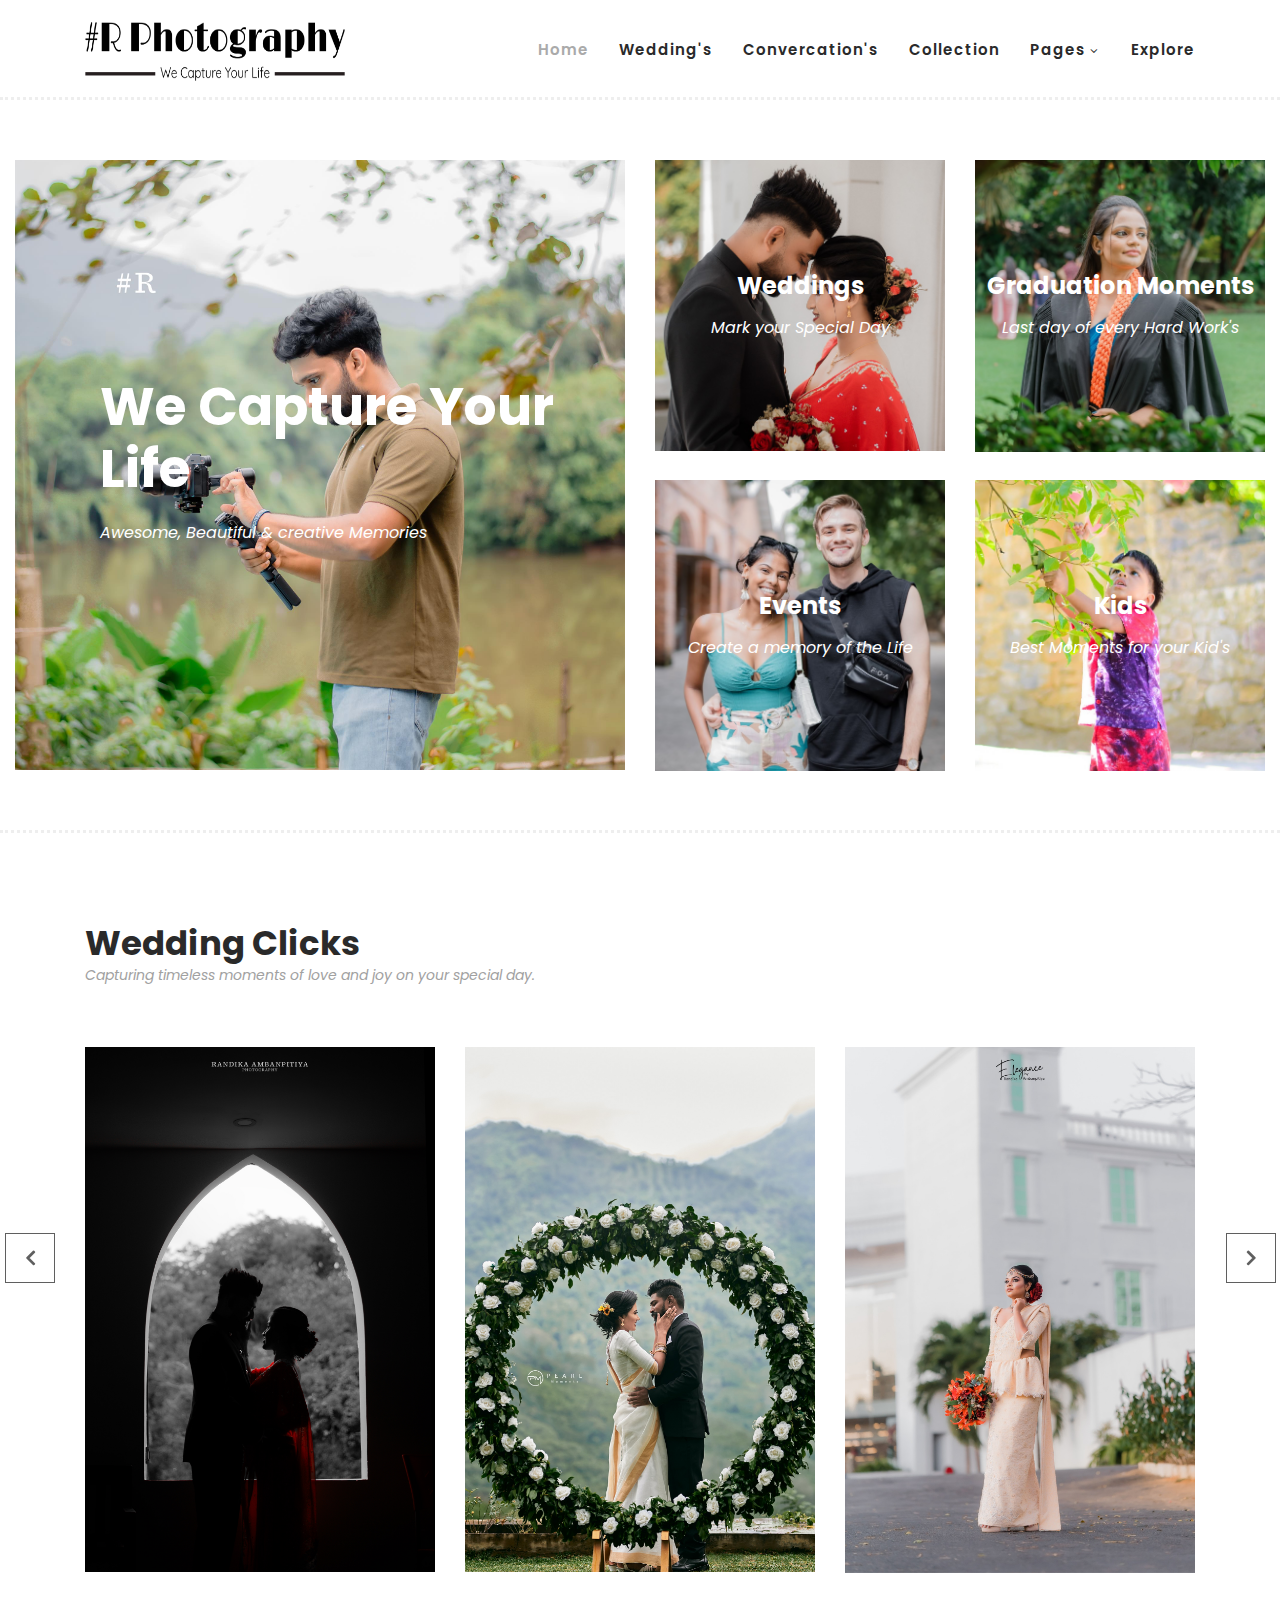
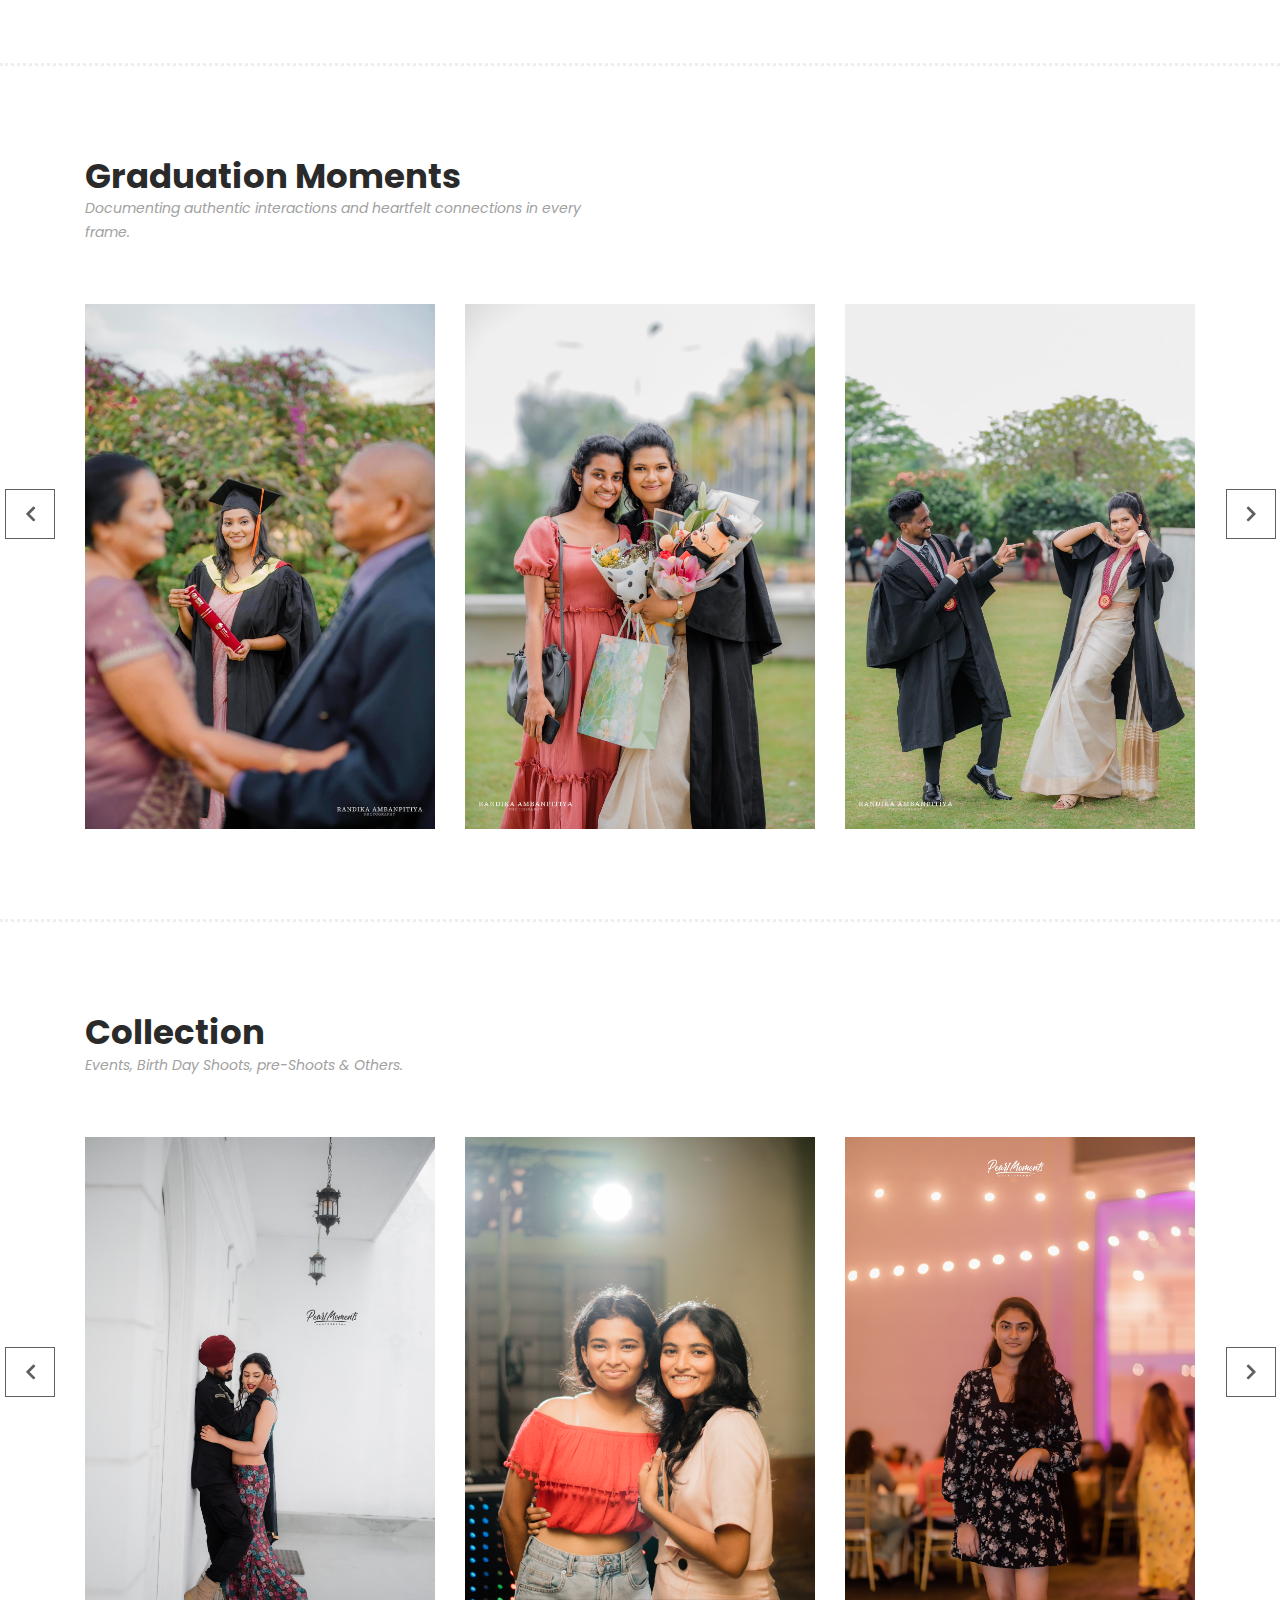
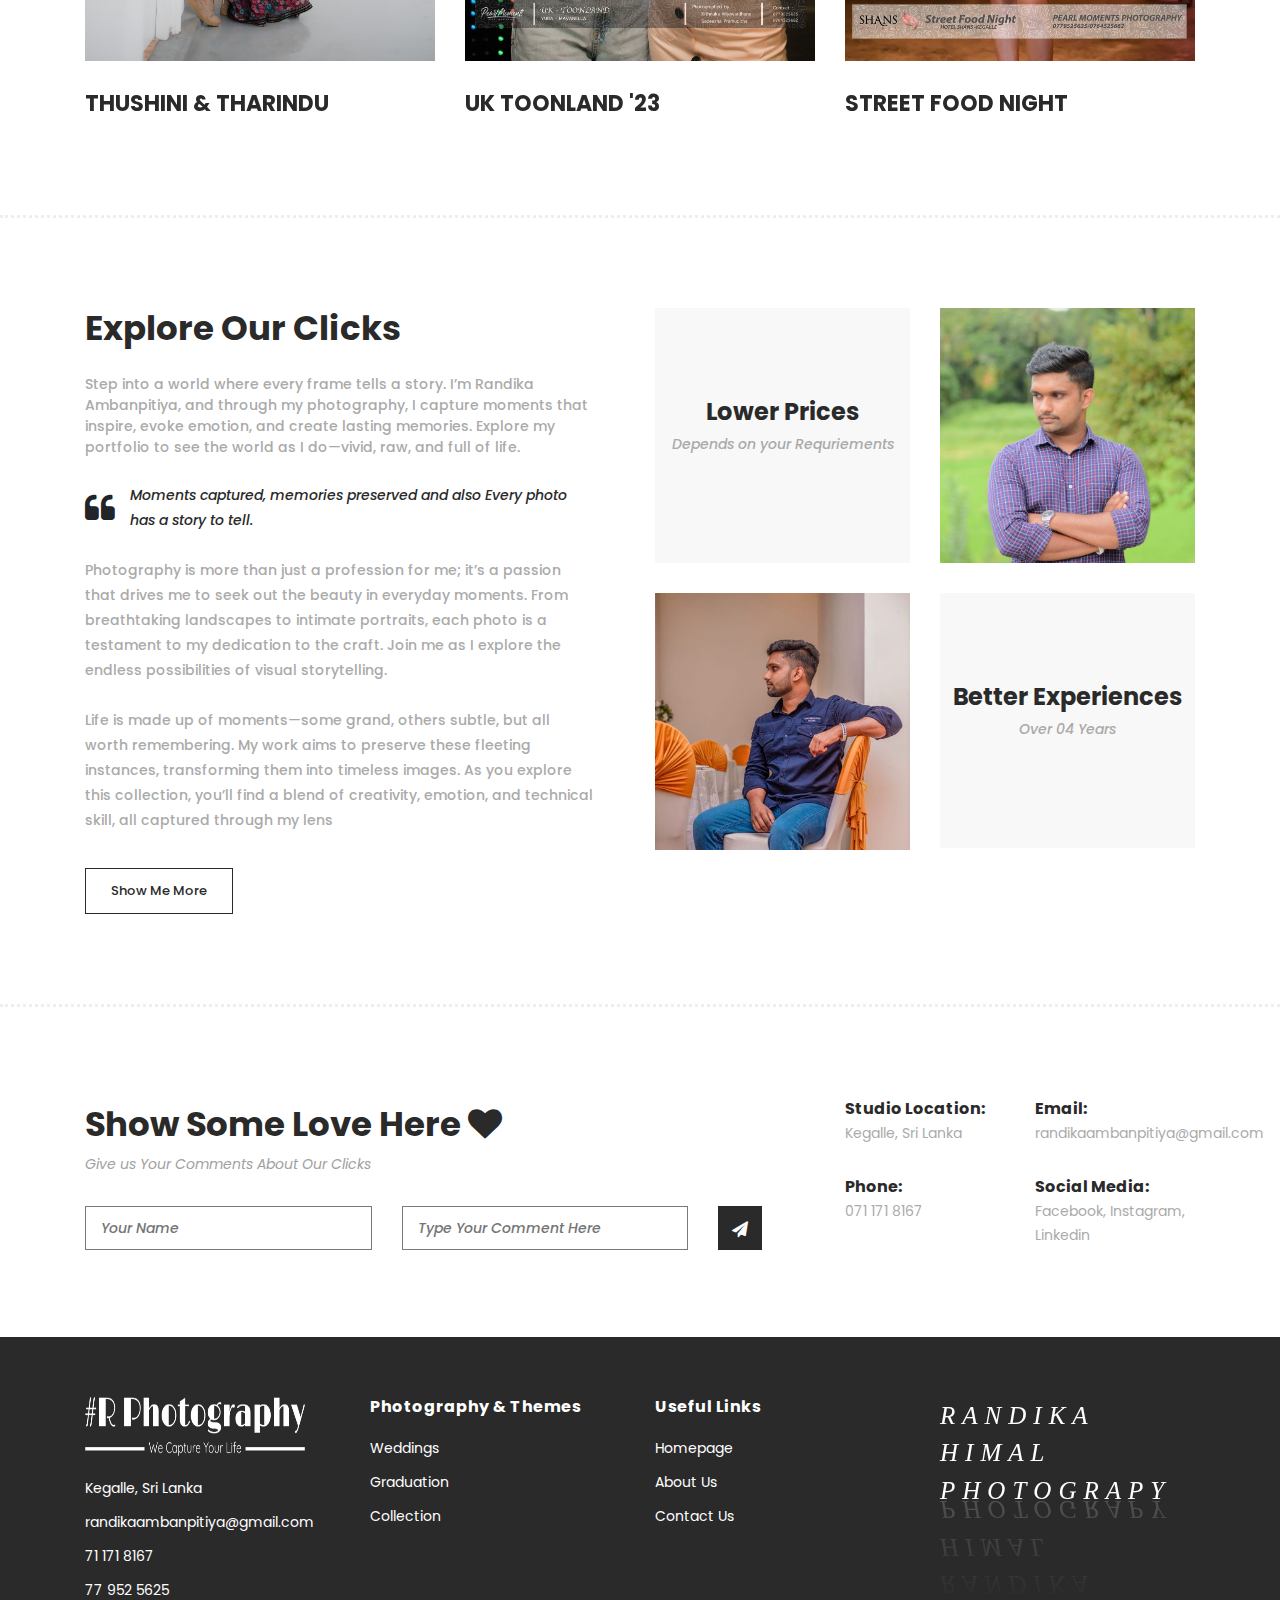
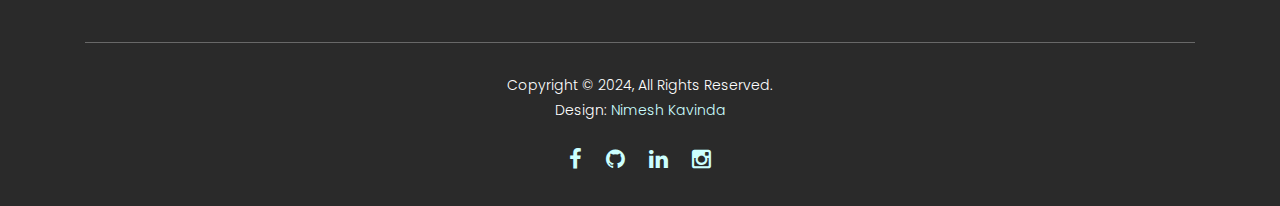
==== commit f22b7824: "Resize Logo To make Responisive in Moile view" ====
--- a/R-Photography-Web-for-Randika/index.html
+++ b/R-Photography-Web-for-Randika/index.html
@@ -55,7 +55,7 @@
                     <nav class="main-nav">
                         <!-- ***** Logo Start ***** -->
                         <a href="index.html" class="logo">
-                            <img src="assets/images/logo.png" width="350px" height="59px">
+                            <img src="assets/images/logo.png" width="260px" height="59px">
                         </a>
                         <!-- ***** Logo End ***** -->
                         <!-- ***** Menu Start ***** -->
